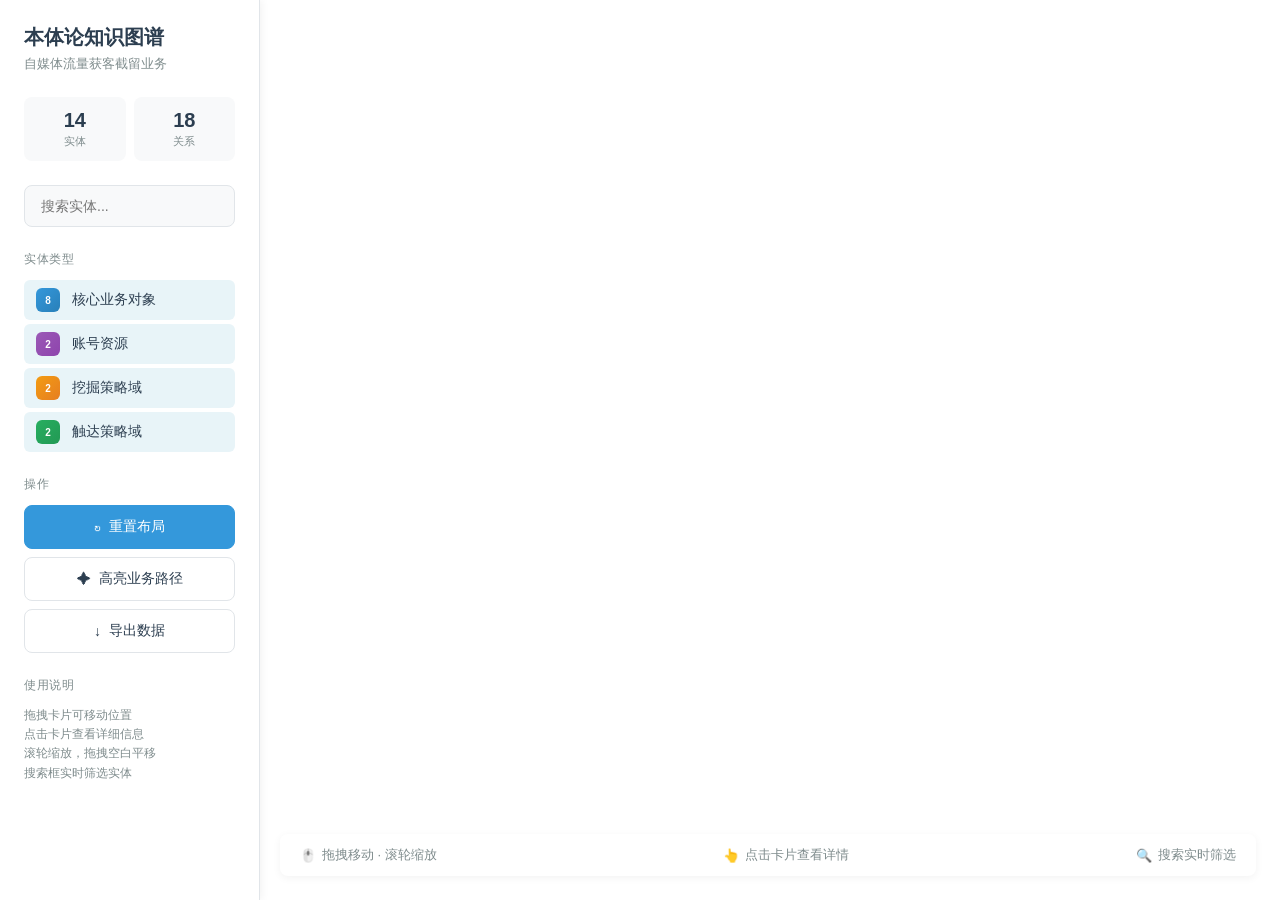
==== docs/ontology/知识图谱可视化.html @ 6526b665 "重新设计知识图谱：浅色卡片风格，更美观的视觉呈现" ====
<!DOCTYPE html>
<html lang="zh-CN">
<head>
    <meta charset="UTF-8">
    <meta name="viewport" content="width=device-width, initial-scale=1.0">
    <title>本体论 · 自媒体流量获客截留业务 · 知识图谱</title>
    <script src="https://d3js.org/d3.v7.min.js"></script>
    <style>
        * {
            margin: 0;
            padding: 0;
            box-sizing: border-box;
        }
        
        body {
            font-family: -apple-system, BlinkMacSystemFont, 'Segoe UI', 'PingFang SC', 'Microsoft YaHei', sans-serif;
            background: linear-gradient(135deg, #f5f7fa 0%, #e4e8ec 100%);
            color: #2c3e50;
            overflow: hidden;
        }
        
        /* 左侧工具栏 */
        .sidebar {
            position: fixed;
            left: 0;
            top: 0;
            width: 260px;
            height: 100vh;
            background: #ffffff;
            border-right: 1px solid #e1e5e9;
            padding: 24px;
            overflow-y: auto;
            z-index: 100;
            box-shadow: 2px 0 8px rgba(0,0,0,0.05);
        }
        
        .sidebar h1 {
            font-size: 20px;
            color: #2c3e50;
            margin-bottom: 4px;
            font-weight: 600;
        }
        
        .sidebar .subtitle {
            font-size: 13px;
            color: #7f8c8d;
            margin-bottom: 24px;
        }
        
        /* 搜索框 */
        .search-box {
            margin-bottom: 24px;
        }
        
        .search-box input {
            width: 100%;
            padding: 12px 16px;
            border: 1px solid #e1e5e9;
            border-radius: 8px;
            background: #f8f9fa;
            color: #2c3e50;
            font-size: 14px;
            transition: all 0.3s;
        }
        
        .search-box input:focus {
            outline: none;
            border-color: #3498db;
            background: #ffffff;
            box-shadow: 0 0 0 3px rgba(52,152,219,0.1);
        }
        
        /* 分组 */
        .section {
            margin-bottom: 24px;
        }
        
        .section h3 {
            font-size: 12px;
            color: #7f8c8d;
            text-transform: uppercase;
            letter-spacing: 0.5px;
            margin-bottom: 12px;
            font-weight: 500;
        }
        
        /* 实体类型筛选 */
        .filter-item {
            display: flex;
            align-items: center;
            padding: 8px 12px;
            margin-bottom: 4px;
            border-radius: 6px;
            cursor: pointer;
            transition: all 0.2s;
        }
        
        .filter-item:hover {
            background: #f8f9fa;
        }
        
        .filter-item.active {
            background: #e8f4f8;
        }
        
        .filter-color {
            width: 24px;
            height: 24px;
            border-radius: 6px;
            margin-right: 12px;
            display: flex;
            align-items: center;
            justify-content: center;
            font-size: 10px;
            color: #fff;
            font-weight: 600;
        }
        
        .filter-item label {
            font-size: 14px;
            color: #2c3e50;
            cursor: pointer;
        }
        
        .filter-item .count {
            margin-left: auto;
            font-size: 12px;
            color: #7f8c8d;
            background: #f0f0f0;
            padding: 2px 8px;
            border-radius: 10px;
        }
        
        /* 操作按钮 */
        .action-btn {
            width: 100%;
            padding: 12px 16px;
            margin-bottom: 8px;
            border: 1px solid #e1e5e9;
            border-radius: 8px;
            background: #ffffff;
            color: #2c3e50;
            font-size: 14px;
            cursor: pointer;
            transition: all 0.2s;
            display: flex;
            align-items: center;
            justify-content: center;
            gap: 8px;
        }
        
        .action-btn:hover {
            background: #3498db;
            border-color: #3498db;
            color: #ffffff;
            transform: translateY(-1px);
        }
        
        .action-btn.primary {
            background: #3498db;
            border-color: #3498db;
            color: #ffffff;
        }
        
        .action-btn.primary:hover {
            background: #2980b9;
        }
        
        /* 节点详情面板 */
        .node-detail {
            position: fixed;
            right: 24px;
            top: 24px;
            width: 380px;
            max-height: calc(100vh - 48px);
            background: #ffffff;
            border: 1px solid #e1e5e9;
            border-radius: 12px;
            padding: 24px;
            z-index: 100;
            display: none;
            overflow-y: auto;
            box-shadow: 0 4px 20px rgba(0,0,0,0.1);
        }
        
        .node-detail.active {
            display: block;
        }
        
        .node-detail-header {
            display: flex;
            align-items: center;
            margin-bottom: 20px;
        }
        
        .node-detail-icon {
            width: 48px;
            height: 48px;
            border-radius: 12px;
            display: flex;
            align-items: center;
            justify-content: center;
            margin-right: 16px;
            font-size: 20px;
        }
        
        .node-detail h2 {
            font-size: 18px;
            color: #2c3e50;
            font-weight: 600;
            margin-bottom: 4px;
        }
        
        .node-detail .type-tag {
            font-size: 12px;
            color: #7f8c8d;
            padding: 4px 12px;
            background: #f0f0f0;
            border-radius: 12px;
        }
        
        .node-detail .close-btn {
            position: absolute;
            top: 20px;
            right: 20px;
            background: none;
            border: none;
            color: #7f8c8d;
            font-size: 24px;
            cursor: pointer;
            width: 32px;
            height: 32px;
            border-radius: 8px;
            display: flex;
            align-items: center;
            justify-content: center;
            transition: all 0.2s;
        }
        
        .node-detail .close-btn:hover {
            background: #f0f0f0;
            color: #e74c3c;
        }
        
        .node-detail .property-group {
            margin-bottom: 16px;
        }
        
        .node-detail .property-label {
            font-size: 11px;
            color: #7f8c8d;
            text-transform: uppercase;
            letter-spacing: 0.5px;
            margin-bottom: 6px;
        }
        
        .node-detail .property-value {
            font-size: 14px;
            color: #2c3e50;
            padding: 10px 14px;
            background: #f8f9fa;
            border-radius: 8px;
            line-height: 1.5;
        }
        
        .node-detail .relations-section {
            margin-top: 24px;
            padding-top: 20px;
            border-top: 1px solid #e1e5e9;
        }
        
        .node-detail .relations-section h3 {
            font-size: 14px;
            color: #2c3e50;
            font-weight: 600;
            margin-bottom: 12px;
        }
        
        .node-detail .relation-item {
            display: flex;
            align-items: center;
            padding: 10px 14px;
            background: #f8f9fa;
            border-radius: 8px;
            margin-bottom: 6px;
            cursor: pointer;
            transition: all 0.2s;
        }
        
        .node-detail .relation-item:hover {
            background: #3498db;
            color: #ffffff;
        }
        
        .node-detail .relation-arrow {
            margin-right: 8px;
            font-size: 12px;
        }
        
        /* 主可视化区域 */
        .visualization {
            position: fixed;
            left: 260px;
            top: 0;
            right: 0;
            bottom: 0;
            background: transparent;
        }
        
        /* SVG 背景网格 */
        .grid-line {
            stroke: #e1e5e9;
            stroke-width: 0.5;
            stroke-opacity: 0.3;
        }
        
        /* 卡片节点样式 */
        .node-card {
            cursor: pointer;
            transition: all 0.3s;
        }
        
        .node-card:hover {
            filter: drop-shadow(0 4px 12px rgba(0,0,0,0.15));
            transform: scale(1.05);
        }
        
        /* 连线样式 */
        .link {
            fill: none;
            stroke: #95a5a6;
            stroke-width: 1.5;
            stroke-opacity: 0.4;
            transition: all 0.3s;
        }
        
        .link:hover {
            stroke: #3498db;
            stroke-width: 2.5;
            stroke-opacity: 1;
        }
        
        .link-label {
            font-size: 11px;
            fill: #7f8c8d;
            pointer-events: none;
            background: #ffffff;
            padding: 2px 6px;
            border-radius: 4px;
        }
        
        /* 底部提示 */
        .tip-bar {
            position: fixed;
            bottom: 24px;
            left: 280px;
            right: 24px;
            background: #ffffff;
            padding: 12px 20px;
            border-radius: 8px;
            display: flex;
            justify-content: space-between;
            align-items: center;
            font-size: 13px;
            color: #7f8c8d;
            box-shadow: 0 2px 8px rgba(0,0,0,0.05);
        }
        
        .tip-bar .tip-item {
            display: flex;
            align-items: center;
            gap: 6px;
        }
        
        /* 统计卡片 */
        .stats-grid {
            display: grid;
            grid-template-columns: repeat(2, 1fr);
            gap: 8px;
            margin-bottom: 24px;
        }
        
        .stat-card {
            background: #f8f9fa;
            padding: 12px;
            border-radius: 8px;
            text-align: center;
        }
        
        .stat-card .stat-number {
            font-size: 20px;
            font-weight: 600;
            color: #2c3e50;
        }
        
        .stat-card .stat-label {
            font-size: 11px;
            color: #7f8c8d;
            margin-top: 2px;
        }
        
        /* 颜色方案 */
        .color-core { background: linear-gradient(135deg, #3498db 0%, #2980b9 100%); }
        .color-resource { background: linear-gradient(135deg, #9b59b6 0%, #8e44ad 100%); }
        .color-dig { background: linear-gradient(135deg, #f39c12 0%, #e67e22 100%); }
        .color-touch { background: linear-gradient(135deg, #27ae60 0%, #229954 100%); }
    </style>
</head>
<body>
    <!-- 左侧工具栏 -->
    <div class="sidebar">
        <h1>本体论知识图谱</h1>
        <p class="subtitle">自媒体流量获客截留业务</p>
        
        <!-- 统计 -->
        <div class="stats-grid">
            <div class="stat-card">
                <div class="stat-number" id="totalNodes">14</div>
                <div class="stat-label">实体</div>
            </div>
            <div class="stat-card">
                <div class="stat-number" id="totalLinks">18</div>
                <div class="stat-label">关系</div>
            </div>
        </div>
        
        <!-- 搜索 -->
        <div class="search-box">
            <input type="text" id="searchInput" placeholder="搜索实体..." />
        </div>
        
        <!-- 实体类型筛选 -->
        <div class="section">
            <h3>实体类型</h3>
            <div class="filter-item active" data-type="core">
                <div class="filter-color color-core">8</div>
                <label>核心业务对象</label>
            </div>
            <div class="filter-item active" data-type="resource">
                <div class="filter-color color-resource">2</div>
                <label>账号资源</label>
            </div>
            <div class="filter-item active" data-type="dig">
                <div class="filter-color color-dig">2</div>
                <label>挖掘策略域</label>
            </div>
            <div class="filter-item active" data-type="touch">
                <div class="filter-color color-touch">2</div>
                <label>触达策略域</label>
            </div>
        </div>
        
        <!-- 操作 -->
        <div class="section">
            <h3>操作</h3>
            <button class="action-btn primary" onclick="resetView()">
                <span>↻</span> 重置布局
            </button>
            <button class="action-btn" onclick="highlightPath()">
                <span>✦</span> 高亮业务路径
            </button>
            <button class="action-btn" onclick="exportData()">
                <span>↓</span> 导出数据
            </button>
        </div>
        
        <!-- 说明 -->
        <div class="section">
            <h3>使用说明</h3>
            <p style="font-size: 12px; color: #7f8c8d; line-height: 1.6;">
                拖拽卡片可移动位置<br/>
                点击卡片查看详细信息<br/>
                滚轮缩放，拖拽空白平移<br/>
                搜索框实时筛选实体
            </p>
        </div>
    </div>
    
    <!-- 节点详情面板 -->
    <div class="node-detail" id="nodeDetail">
        <button class="close-btn" onclick="closeDetail()">×</button>
        <div class="node-detail-header">
            <div class="node-detail-icon" id="detailIcon"></div>
            <div>
                <h2 id="detailTitle">节点名称</h2>
                <div class="type-tag" id="detailType">类型</div>
            </div>
        </div>
        <div id="detailContent"></div>
    </div>
    
    <!-- 主可视化区域 -->
    <div class="visualization" id="visualization"></div>
    
    <!-- 底部提示 -->
    <div class="tip-bar">
        <div class="tip-item">
            <span>🖱️</span> 拖拽移动 · 滚轮缩放
        </div>
        <div class="tip-item">
            <span>👆</span> 点击卡片查看详情
        </div>
        <div class="tip-item">
            <span>🔍</span> 搜索实时筛选
        </div>
    </div>
    
    <script>
        // 实体数据
        const nodes = [
            // 核心业务对象
            { id: "kol", name: "KOL", type: "core", description: "流量源头", icon: "📢", properties: { 定义: "意见领袖，拥有粉丝和影响力", 作用: "流量来源，帖子的发布者", 负责: "大娃Agent" } },
            { id: "post", name: "帖子", type: "core", description: "内容载体", icon: "📝", properties: { 定义: "KOL发布的内容", 作用: "承载评论，发现用户的入口", 负责: "大娃Agent" } },
            { id: "comment_act", name: "评论行为", type: "core", description: "消费行为", icon: "💬", properties: { 定义: "用户对帖子的评论行为", 包含: "谁、何时、对哪个帖子", 负责: "大娃Agent" } },
            { id: "comment_content", name: "评论内容", type: "core", description: "行为结果", icon: "📄", properties: { 定义: "评论的具体内容", 属性: "意图评分、意图状态、语义标签", 作用: "分析用户意图的基础", 负责: "大娃Agent" } },
            { id: "collect_user", name: "采集用户", type: "core", description: "大娃负责", icon: "👤", properties: { 状态: "待清洗 → 待分配 → 已验证 → 待人工 → 已过滤", 属性: "契合度", 负责Agent: "大娃", 阶段: "挖掘域" } },
            { id: "touch_user", name: "触达用户", type: "core", description: "二娃负责", icon: "🎯", properties: { 状态: "已分配 → 已触达 → 已转化 → 已关闭", 属性: "信任度、归因", 负责Agent: "二娃", 阶段: "触达域" } },
            { id: "traffic", name: "流量", type: "core", description: "业务结果", icon: "📈", properties: { 定义: "最终业务目标", 作用: "获客转化的结果" } },
            { id: "verify_strategy", name: "验证策略", type: "core", description: "自动验证", icon: "✓", properties: { 定义: "verify_users.py", 作用: "验证用户真实性", 方式: "浏览器访问主页评估活跃度", 负责: "大娃Agent" } },
            
            // 账号资源
            { id: "account_matrix", name: "自媒体账号矩阵", type: "resource", description: "账号资源", icon: "📱", properties: { 定义: "具体的社媒账号资源", 用途: "触达时使用的账号", 包含: "小红书账号、抖音账号等" } },
            { id: "ip_matrix", name: "IP矩阵", type: "resource", description: "网络IP", icon: "🌐", properties: { 定义: "网络IP资源", 用途: "触达时绑定的IP", 作用: "防止账号被封" } },
            
            // 挖掘策略域
            { id: "dig_strategy", name: "挖掘策略", type: "dig", description: "统一策略", icon: "⛏", properties: { 定义: "发现目标的顶层策略", 包含: "采集、清洗、加工（现阶段统一）", 输出: "结构化输出", 负责: "大娃Agent" } },
            { id: "struct_output", name: "结构化输出", type: "dig", description: "能力+结果", icon: "📊", properties: { 定义: "挖掘策略的输出", 形态: "用户画像、数据产品", 作用: "数据产品化" } },
            
            // 触达策略域
            { id: "touch_strategy", name: "触达策略（剧本）", type: "touch", description: "触达方式", icon: "🎬", properties: { 定义: "触达用户的策略方式", 包含: "账号绑定、IP绑定、话术、时机、行为方式、人设", MVP阶段: "与剧本合一", 负责: "二娃Agent" } },
            { id: "touch_record", name: "触达记录", type: "touch", description: "执行记录", icon: "📋", properties: { 定义: "每次触达动作", 包含: "触达用户ID、执行账号、执行时间、话术内容", 属性: "效果（是否回复、是否转化）", 负责: "二娃Agent" } }
        ];
        
        // 关系数据
        const links = [
            { source: "kol", target: "post", label: "拥有", type: "core" },
            { source: "post", target: "comment_act", label: "承载", type: "core" },
            { source: "comment_act", target: "comment_content", label: "产生", type: "core" },
            { source: "comment_content", target: "collect_user", label: "意图分类", type: "dig" },
            { source: "dig_strategy", target: "post", label: "爬取", type: "dig" },
            { source: "dig_strategy", target: "collect_user", label: "发现", type: "dig" },
            { source: "dig_strategy", target: "struct_output", label: "输出", type: "dig" },
            { source: "collect_user", target: "verify_strategy", label: "验证", type: "core" },
            { source: "collect_user", target: "touch_user", label: "转化为", type: "transform" },
            { source: "touch_strategy", target: "account_matrix", label: "绑定", type: "resource" },
            { source: "touch_strategy", target: "ip_matrix", label: "绑定", type: "resource" },
            { source: "touch_strategy", target: "touch_user", label: "执行", type: "touch" },
            { source: "touch_user", target: "touch_record", label: "产生", type: "touch" },
            { source: "touch_user", target: "traffic", label: "转化", type: "touch" },
            { source: "touch_user", target: "kol", label: "归因", type: "attribute" }
        ];
        
        // 颜色映射
        const colorMap = {
            core: { bg: "#3498db", text: "#ffffff" },
            resource: { bg: "#9b59b6", text: "#ffffff" },
            dig: { bg: "#f39c12", text: "#ffffff" },
            touch: { bg: "#27ae60", text: "#ffffff" }
        };
        
        // 初始化SVG
        const width = window.innerWidth - 260;
        const height = window.innerHeight - 60;
        
        const svg = d3.select("#visualization")
            .append("svg")
            .attr("width", width)
            .attr("height", height);
        
        // 绘制背景网格
        const gridGroup = svg.append("g").attr("class", "grid");
        
        // 垂直线
        for (let x = 0; x < width; x += 50) {
            gridGroup.append("line")
                .attr("x1", x).attr("y1", 0)
                .attr("x2", x).attr("y2", height)
                .attr("class", "grid-line");
        }
        
        // 水平线
        for (let y = 0; y < height; y += 50) {
            gridGroup.append("line")
                .attr("x1", 0).attr("y1", y)
                .attr("x2", width).attr("y2", y)
                .attr("class", "grid-line");
        }
        
        // 缩放功能
        const zoom = d3.zoom()
            .scaleExtent([0.3, 2])
            .on("zoom", (event) => {
                mainGroup.attr("transform", event.transform);
            });
        
        svg.call(zoom);
        
        const mainGroup = svg.append("g");
        
        // 创建力导向图
        const simulation = d3.forceSimulation(nodes)
            .force("link", d3.forceLink(links).id(d => d.id).distance(180))
            .force("charge", d3.forceManyBody().strength(-500))
            .force("center", d3.forceCenter(width / 2, height / 2))
            .force("collision", d3.forceCollide().radius(80))
            .on("tick", ticked);
        
        // 边界约束
        simulation.on("tick", () => {
            nodes.forEach(d => {
                d.x = Math.max(80, Math.min(width - 80, d.x));
                d.y = Math.max(80, Math.min(height - 80, d.y));
            });
            ticked();
        });
        
        // 绘制连线
        const link = mainGroup.append("g")
            .selectAll("path")
            .data(links)
            .enter()
            .append("path")
            .attr("class", "link")
            .attr("id", d => `link-${d.source.id}-${d.target.id}`);
        
        // 绘制连线标签
        const linkLabel = mainGroup.append("g")
            .selectAll("text")
            .data(links)
            .enter()
            .append("text")
            .attr("class", "link-label")
            .attr("text-anchor", "middle")
            .attr("dy", -4)
            .text(d => d.label);
        
        // 绘制卡片节点
        const node = mainGroup.append("g")
            .selectAll("g")
            .data(nodes)
            .enter()
            .append("g")
            .attr("class", "node-card")
            .attr("id", d => `node-${d.id}`)
            .call(d3.drag()
                .on("start", dragStarted)
                .on("drag", dragged)
                .on("end", dragEnded))
            .on("click", showDetail);
        
        // 卡片背景（圆角矩形）
        node.append("rect")
            .attr("width", 120)
            .attr("height", 70)
            .attr("rx", 12)
            .attr("ry", 12)
            .attr("x", -60)
            .attr("y", -35)
            .attr("fill", "#ffffff")
            .attr("stroke", d => colorMap[d.type].bg)
            .attr("stroke-width", 2)
            .style("filter", "drop-shadow(0 2px 4px rgba(0,0,0,0.08))");
        
        // 卡片顶部颜色条
        node.append("rect")
            .attr("width", 120)
            .attr("height", 24)
            .attr("rx", 12)
            .attr("ry", 12)
            .attr("x", -60)
            .attr("y", -35)
            .attr("fill", d => colorMap[d.type].bg)
            .attr("clip-path", "inset(0 0 12px 0)");
        
        // 图标
        node.append("text")
            .attr("x", -60)
            .attr("y", -22)
            .attr("text-anchor", "start")
            .attr("fill", "#ffffff")
            .attr("font-size", "12px")
            .text(d => d.icon);
        
        // 实体名称
        node.append("text")
            .attr("x", 0)
            .attr("y", 0)
            .attr("text-anchor", "middle")
            .attr("fill", "#2c3e50")
            .attr("font-size", "14px")
            .attr("font-weight", "600")
            .text(d => d.name);
        
        // 描述标签
        node.append("text")
            .attr("x", 0)
            .attr("y", 18)
            .attr("text-anchor", "middle")
            .attr("fill", "#7f8c8d")
            .attr("font-size", "11px")
            .text(d => d.description);
        
        // 更新位置函数
        function ticked() {
            link.attr("d", d => {
                const dx = d.target.x - d.source.x;
                const dy = d.target.y - d.source.y;
                return `M${d.source.x},${d.source.y}L${d.target.x},${d.target.y}`;
            });
            
            linkLabel
                .attr("x", d => (d.source.x + d.target.x) / 2)
                .attr("y", d => (d.source.y + d.target.y) / 2);
            
            node.attr("transform", d => `translate(${d.x},${d.y})`);
        }
        
        // 拖拽函数
        function dragStarted(event, d) {
            if (!event.active) simulation.alphaTarget(0.3).restart();
            d.fx = d.x;
            d.fy = d.y;
        }
        
        function dragged(event, d) {
            d.fx = event.x;
            d.fy = event.y;
        }
        
        function dragEnded(event, d) {
            if (!event.active) simulation.alphaTarget(0);
            d.fx = null;
            d.fy = null;
        }
        
        // 显示节点详情
        function showDetail(event, d) {
            event.stopPropagation();
            
            const detail = document.getElementById("nodeDetail");
            const icon = document.getElementById("detailIcon");
            const title = document.getElementById("detailTitle");
            const type = document.getElementById("detailType");
            const content = document.getElementById("detailContent");
            
            icon.textContent = d.icon;
            icon.className = `node-detail-icon color-${d.type}`;
            title.textContent = d.name;
            type.textContent = d.description;
            
            let html = '';
            
            if (d.properties) {
                for (const [key, value] of Object.entries(d.properties)) {
                    html += `
                        <div class="property-group">
                            <div class="property-label">${key}</div>
                            <div class="property-value">${value}</div>
                        </div>
                    `;
                }
            }
            
            // 显示关系
            const relations = links.filter(l => l.source.id === d.id || l.target.id === d.id);
            if (relations.length > 0) {
                html += `
                    <div class="relations-section">
                        <h3>相关关系 (${relations.length})</h3>
                `;
                
                relations.forEach(r => {
                    const targetName = r.source.id === d.id ? r.target.name : r.source.name;
                    const arrow = r.source.id === d.id ? "→" : "←";
                    html += `
                        <div class="relation-item" onclick="highlightNode('${r.source.id === d.id ? r.target.id : r.source.id}')">
                            <span class="relation-arrow">${arrow}</span>
                            <span>${r.label} ${targetName}</span>
                        </div>
                    `;
                });
                
                html += "</div>";
            }
            
            content.innerHTML = html;
            detail.classList.add("active");
            
            // 高亮当前节点
            highlightNode(d.id);
        }
        
        // 关闭详情
        function closeDetail() {
            document.getElementById("nodeDetail").classList.remove("active");
            resetHighlight();
        }
        
        // 高亮节点
        function highlightNode(nodeId) {
            d3.selectAll(".node-card rect")
                .attr("stroke-width", d => d.id === nodeId ? 4 : 2)
                .attr("filter", d => d.id === nodeId ? "drop-shadow(0 4px 12px rgba(0,0,0,0.2))" : "drop-shadow(0 2px 4px rgba(0,0,0,0.08))");
            
            d3.selectAll(".link")
                .attr("stroke-width", d => (d.source.id === nodeId || d.target.id === nodeId) ? 3 : 1.5)
                .attr("stroke-opacity", d => (d.source.id === nodeId || d.target.id === nodeId) ? 1 : 0.4)
                .attr("stroke", d => (d.source.id === nodeId || d.target.id === nodeId) ? "#3498db" : "#95a5a6");
        }
        
        // 重置高亮
        function resetHighlight() {
            d3.selectAll(".node-card rect")
                .attr("stroke-width", 2)
                .attr("filter", "drop-shadow(0 2px 4px rgba(0,0,0,0.08))");
            
            d3.selectAll(".link")
                .attr("stroke-width", 1.5)
                .attr("stroke-opacity", 0.4)
                .attr("stroke", "#95a5a6");
        }
        
        // 重置视图
        function resetView() {
            svg.transition()
                .duration(500)
                .call(zoom.transform, d3.zoomIdentity);
            
            simulation.alpha(1).restart();
            closeDetail();
        }
        
        // 高亮路径
        function highlightPath() {
            const pathNodes = ["kol", "post", "comment_act", "comment_content", "collect_user", "touch_user", "traffic"];
            
            d3.selectAll(".node-card rect")
                .attr("stroke-width", d => pathNodes.includes(d.id) ? 4 : 1)
                .attr("filter", d => pathNodes.includes(d.id) ? "drop-shadow(0 4px 16px rgba(52,152,219,0.3))" : "drop-shadow(0 1px 2px rgba(0,0,0,0.04))")
                .attr("stroke", d => pathNodes.includes(d.id) ? "#3498db" : "#bdc3c7");
            
            d3.selectAll(".link")
                .attr("stroke-width", d => (pathNodes.includes(d.source.id) && pathNodes.includes(d.target.id)) ? 3 : 0.5)
                .attr("stroke-opacity", d => (pathNodes.includes(d.source.id) && pathNodes.includes(d.target.id)) ? 1 : 0.2)
                .attr("stroke", d => (pathNodes.includes(d.source.id) && pathNodes.includes(d.target.id)) ? "#3498db" : "#bdc3c7");
        }
        
        // 导出数据
        function exportData() {
            const data = {
                nodes: nodes,
                links: links.map(l => ({
                    source: l.source.id || l.source,
                    target: l.target.id || l.target,
                    label: l.label,
                    type: l.type
                }))
            };
            
            const blob = new Blob([JSON.stringify(data, null, 2)], { type: "application/json" });
            const url = URL.createObjectURL(blob);
            const a = document.createElement("a");
            a.href = url;
            a.download = "本体论-知识图谱数据.json";
            a.click();
            URL.revokeObjectURL(url);
        }
        
        // 搜索功能
        document.getElementById("searchInput").addEventListener("input", function(e) {
            const searchTerm = e.target.value.toLowerCase();
            
            d3.selectAll(".node-card")
                .attr("opacity", d => d.name.toLowerCase().includes(searchTerm) || searchTerm === "" ? 1 : 0.3);
            
            d3.selectAll(".link")
                .attr("stroke-opacity", d => {
                    const sourceMatch = d.source.name.toLowerCase().includes(searchTerm);
                    const targetMatch = d.target.name.toLowerCase().includes(searchTerm);
                    return (sourceMatch || targetMatch || searchTerm === "") ? 0.4 : 0.1;
                });
        });
        
        // 类型筛选
        document.querySelectorAll(".filter-item").forEach(item => {
            item.addEventListener("click", function() {
                this.classList.toggle("active");
                
                const activeTypes = [];
                document.querySelectorAll(".filter-item.active").forEach(active => {
                    activeTypes.push(active.dataset.type);
                });
                
                d3.selectAll(".node-card")
                    .attr("opacity", d => activeTypes.includes(d.type) ? 1 : 0.3);
                
                d3.selectAll(".link")
                    .attr("stroke-opacity", d => {
                        const sourceActive = activeTypes.includes(d.source.type);
                        const targetActive = activeTypes.includes(d.target.type);
                        return (sourceActive && targetActive) ? 0.4 : 0.1;
                    });
            });
        });
        
        // 点击空白关闭详情
        svg.on("click", function(event) {
            if (event.target === this || event.target.classList.contains("grid-line")) {
                closeDetail();
            }
        });
    </script>
</body>
</html>
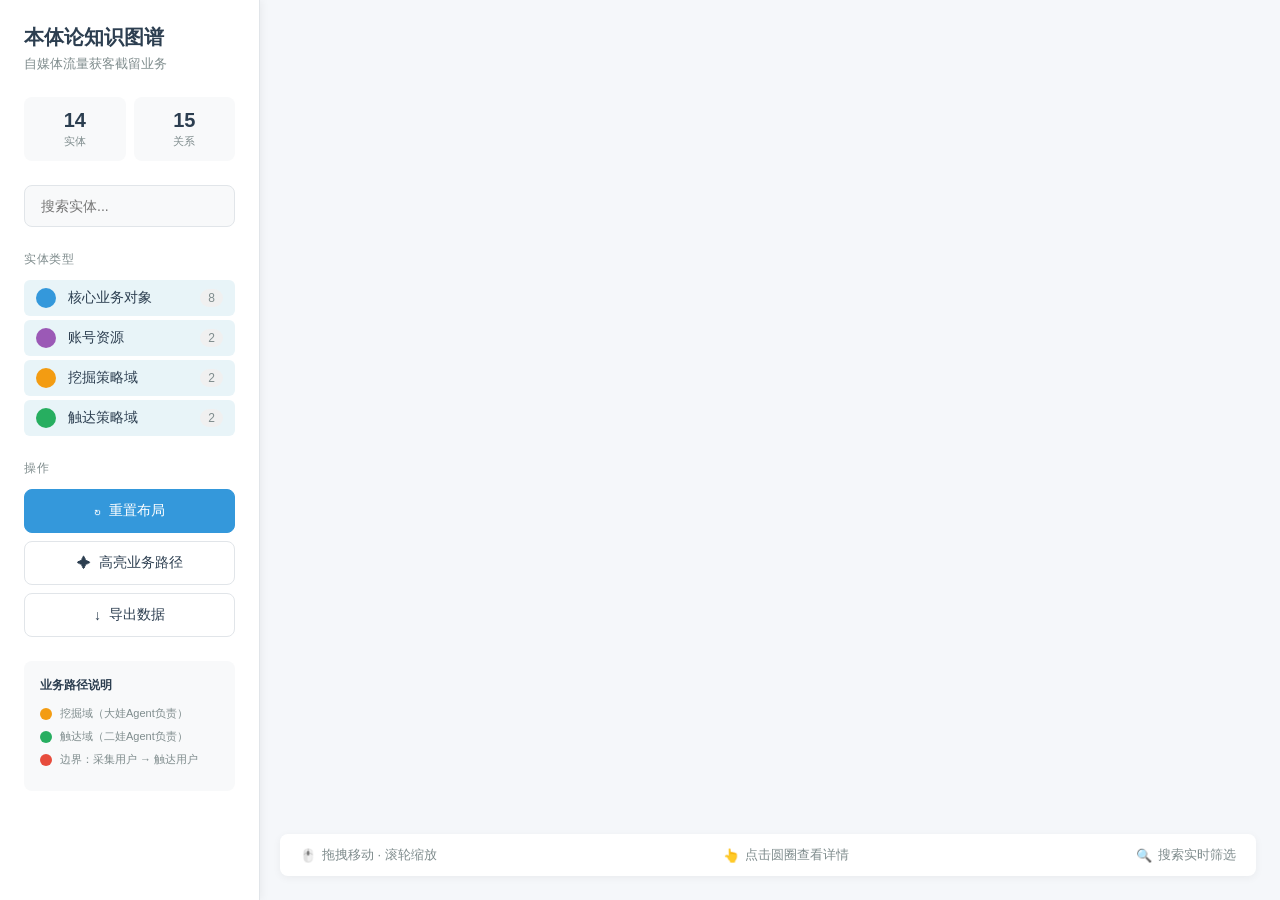
==== commit 930b27f9: "优化知识图谱：圆形节点+曲线连线+平滑hover效果" ====
--- a/docs/ontology/知识图谱可视化.html
+++ b/docs/ontology/知识图谱可视化.html
@@ -14,7 +14,7 @@
         
         body {
             font-family: -apple-system, BlinkMacSystemFont, 'Segoe UI', 'PingFang SC', 'Microsoft YaHei', sans-serif;
-            background: linear-gradient(135deg, #f5f7fa 0%, #e4e8ec 100%);
+            background: #f5f7fa;
             color: #2c3e50;
             overflow: hidden;
         }
@@ -92,7 +92,7 @@
             margin-bottom: 4px;
             border-radius: 6px;
             cursor: pointer;
-            transition: all 0.2s;
+            transition: background 0.2s;
         }
         
         .filter-item:hover {
@@ -104,16 +104,10 @@
         }
         
         .filter-color {
-            width: 24px;
-            height: 24px;
-            border-radius: 6px;
+            width: 20px;
+            height: 20px;
+            border-radius: 50%;
             margin-right: 12px;
-            display: flex;
-            align-items: center;
-            justify-content: center;
-            font-size: 10px;
-            color: #fff;
-            font-weight: 600;
         }
         
         .filter-item label {
@@ -153,7 +147,6 @@
             background: #3498db;
             border-color: #3498db;
             color: #ffffff;
-            transform: translateY(-1px);
         }
         
         .action-btn.primary {
@@ -196,12 +189,13 @@
         .node-detail-icon {
             width: 48px;
             height: 48px;
-            border-radius: 12px;
+            border-radius: 50%;
             display: flex;
             align-items: center;
             justify-content: center;
             margin-right: 16px;
             font-size: 20px;
+            color: #fff;
         }
         
         .node-detail h2 {
@@ -304,49 +298,47 @@
             top: 0;
             right: 0;
             bottom: 0;
-            background: transparent;
-        }
-        
-        /* SVG 背景网格 */
-        .grid-line {
-            stroke: #e1e5e9;
-            stroke-width: 0.5;
-            stroke-opacity: 0.3;
-        }
-        
-        /* 卡片节点样式 */
-        .node-card {
+        }
+        
+        /* 圆形节点样式 */
+        .node-circle {
             cursor: pointer;
-            transition: all 0.3s;
-        }
-        
-        .node-card:hover {
-            filter: drop-shadow(0 4px 12px rgba(0,0,0,0.15));
-            transform: scale(1.05);
         }
         
         /* 连线样式 */
         .link {
             fill: none;
             stroke: #95a5a6;
-            stroke-width: 1.5;
-            stroke-opacity: 0.4;
-            transition: all 0.3s;
-        }
-        
-        .link:hover {
+            stroke-width: 2;
+            stroke-opacity: 0.6;
+        }
+        
+        .link.highlighted {
             stroke: #3498db;
-            stroke-width: 2.5;
+            stroke-width: 3;
             stroke-opacity: 1;
+        }
+        
+        /* 连线标签背景 */
+        .link-label-bg {
+            fill: #ffffff;
+            stroke: #e1e5e9;
+            stroke-width: 1;
         }
         
         .link-label {
             font-size: 11px;
-            fill: #7f8c8d;
+            fill: #5a6c7d;
             pointer-events: none;
-            background: #ffffff;
-            padding: 2px 6px;
-            border-radius: 4px;
+        }
+        
+        /* 节点圆形 */
+        .node-bg {
+            transition: stroke-width 0.2s, stroke 0.2s;
+        }
+        
+        .node-bg:hover {
+            stroke-width: 4;
         }
         
         /* 底部提示 */
@@ -400,10 +392,39 @@
         }
         
         /* 颜色方案 */
-        .color-core { background: linear-gradient(135deg, #3498db 0%, #2980b9 100%); }
-        .color-resource { background: linear-gradient(135deg, #9b59b6 0%, #8e44ad 100%); }
-        .color-dig { background: linear-gradient(135deg, #f39c12 0%, #e67e22 100%); }
-        .color-touch { background: linear-gradient(135deg, #27ae60 0%, #229954 100%); }
+        .color-core { background: #3498db; }
+        .color-resource { background: #9b59b6; }
+        .color-dig { background: #f39c12; }
+        .color-touch { background: #27ae60; }
+        
+        /* 说明 */
+        .legend {
+            margin-top: 24px;
+            padding: 16px;
+            background: #f8f9fa;
+            border-radius: 8px;
+        }
+        
+        .legend h4 {
+            font-size: 12px;
+            color: #2c3e50;
+            margin-bottom: 12px;
+        }
+        
+        .legend-item {
+            display: flex;
+            align-items: center;
+            margin-bottom: 8px;
+            font-size: 11px;
+            color: #7f8c8d;
+        }
+        
+        .legend-dot {
+            width: 12px;
+            height: 12px;
+            border-radius: 50%;
+            margin-right: 8px;
+        }
     </style>
 </head>
 <body>
@@ -415,11 +436,11 @@
         <!-- 统计 -->
         <div class="stats-grid">
             <div class="stat-card">
-                <div class="stat-number" id="totalNodes">14</div>
+                <div class="stat-number">14</div>
                 <div class="stat-label">实体</div>
             </div>
             <div class="stat-card">
-                <div class="stat-number" id="totalLinks">18</div>
+                <div class="stat-number">15</div>
                 <div class="stat-label">关系</div>
             </div>
         </div>
@@ -433,20 +454,24 @@
         <div class="section">
             <h3>实体类型</h3>
             <div class="filter-item active" data-type="core">
-                <div class="filter-color color-core">8</div>
+                <div class="filter-color color-core"></div>
                 <label>核心业务对象</label>
+                <span class="count">8</span>
             </div>
             <div class="filter-item active" data-type="resource">
-                <div class="filter-color color-resource">2</div>
+                <div class="filter-color color-resource"></div>
                 <label>账号资源</label>
+                <span class="count">2</span>
             </div>
             <div class="filter-item active" data-type="dig">
-                <div class="filter-color color-dig">2</div>
+                <div class="filter-color color-dig"></div>
                 <label>挖掘策略域</label>
+                <span class="count">2</span>
             </div>
             <div class="filter-item active" data-type="touch">
-                <div class="filter-color color-touch">2</div>
+                <div class="filter-color color-touch"></div>
                 <label>触达策略域</label>
+                <span class="count">2</span>
             </div>
         </div>
         
@@ -465,14 +490,20 @@
         </div>
         
         <!-- 说明 -->
-        <div class="section">
-            <h3>使用说明</h3>
-            <p style="font-size: 12px; color: #7f8c8d; line-height: 1.6;">
-                拖拽卡片可移动位置<br/>
-                点击卡片查看详细信息<br/>
-                滚轮缩放，拖拽空白平移<br/>
-                搜索框实时筛选实体
-            </p>
+        <div class="legend">
+            <h4>业务路径说明</h4>
+            <div class="legend-item">
+                <div class="legend-dot color-dig"></div>
+                <span>挖掘域（大娃Agent负责）</span>
+            </div>
+            <div class="legend-item">
+                <div class="legend-dot color-touch"></div>
+                <span>触达域（二娃Agent负责）</span>
+            </div>
+            <div class="legend-item">
+                <div class="legend-dot" style="background: #e74c3c;"></div>
+                <span>边界：采集用户 → 触达用户</span>
+            </div>
         </div>
     </div>
     
@@ -498,7 +529,7 @@
             <span>🖱️</span> 拖拽移动 · 滚轮缩放
         </div>
         <div class="tip-item">
-            <span>👆</span> 点击卡片查看详情
+            <span>👆</span> 点击圆圈查看详情
         </div>
         <div class="tip-item">
             <span>🔍</span> 搜索实时筛选
@@ -552,10 +583,10 @@
         
         // 颜色映射
         const colorMap = {
-            core: { bg: "#3498db", text: "#ffffff" },
-            resource: { bg: "#9b59b6", text: "#ffffff" },
-            dig: { bg: "#f39c12", text: "#ffffff" },
-            touch: { bg: "#27ae60", text: "#ffffff" }
+            core: "#3498db",
+            resource: "#9b59b6",
+            dig: "#f39c12",
+            touch: "#27ae60"
         };
         
         // 初始化SVG
@@ -566,25 +597,6 @@
             .append("svg")
             .attr("width", width)
             .attr("height", height);
-        
-        // 绘制背景网格
-        const gridGroup = svg.append("g").attr("class", "grid");
-        
-        // 垂直线
-        for (let x = 0; x < width; x += 50) {
-            gridGroup.append("line")
-                .attr("x1", x).attr("y1", 0)
-                .attr("x2", x).attr("y2", height)
-                .attr("class", "grid-line");
-        }
-        
-        // 水平线
-        for (let y = 0; y < height; y += 50) {
-            gridGroup.append("line")
-                .attr("x1", 0).attr("y1", y)
-                .attr("x2", width).attr("y2", y)
-                .attr("class", "grid-line");
-        }
         
         // 缩放功能
         const zoom = d3.zoom()
@@ -599,29 +611,39 @@
         
         // 创建力导向图
         const simulation = d3.forceSimulation(nodes)
-            .force("link", d3.forceLink(links).id(d => d.id).distance(180))
-            .force("charge", d3.forceManyBody().strength(-500))
+            .force("link", d3.forceLink(links).id(d => d.id).distance(160))
+            .force("charge", d3.forceManyBody().strength(-400))
             .force("center", d3.forceCenter(width / 2, height / 2))
-            .force("collision", d3.forceCollide().radius(80))
+            .force("collision", d3.forceCollide().radius(60))
             .on("tick", ticked);
         
         // 边界约束
-        simulation.on("tick", () => {
+        simulation.force("bounds", () => {
             nodes.forEach(d => {
-                d.x = Math.max(80, Math.min(width - 80, d.x));
-                d.y = Math.max(80, Math.min(height - 80, d.y));
+                d.x = Math.max(60, Math.min(width - 60, d.x));
+                d.y = Math.max(60, Math.min(height - 60, d.y));
             });
-            ticked();
         });
         
-        // 绘制连线
+        // 绘制连线（使用曲线）
         const link = mainGroup.append("g")
             .selectAll("path")
             .data(links)
             .enter()
             .append("path")
             .attr("class", "link")
-            .attr("id", d => `link-${d.source.id}-${d.target.id}`);
+            .attr("id", d => `link-${d.source.id || d.source}-${d.target.id || d.target}`);
+        
+        // 绘制连线标签背景
+        const linkLabelBg = mainGroup.append("g")
+            .selectAll("rect")
+            .data(links)
+            .enter()
+            .append("rect")
+            .attr("class", "link-label-bg")
+            .attr("width", d => d.label.length * 8 + 16)
+            .attr("height", 20)
+            .attr("rx", 4);
         
         // 绘制连线标签
         const linkLabel = mainGroup.append("g")
@@ -631,16 +653,16 @@
             .append("text")
             .attr("class", "link-label")
             .attr("text-anchor", "middle")
-            .attr("dy", -4)
+            .attr("dy", 4)
             .text(d => d.label);
         
-        // 绘制卡片节点
+        // 绘制圆形节点
         const node = mainGroup.append("g")
             .selectAll("g")
             .data(nodes)
             .enter()
             .append("g")
-            .attr("class", "node-card")
+            .attr("class", "node-circle")
             .attr("id", d => `node-${d.id}`)
             .call(d3.drag()
                 .on("start", dragStarted)
@@ -648,53 +670,37 @@
                 .on("end", dragEnded))
             .on("click", showDetail);
         
-        // 卡片背景（圆角矩形）
-        node.append("rect")
-            .attr("width", 120)
-            .attr("height", 70)
-            .attr("rx", 12)
-            .attr("ry", 12)
-            .attr("x", -60)
-            .attr("y", -35)
-            .attr("fill", "#ffffff")
-            .attr("stroke", d => colorMap[d.type].bg)
-            .attr("stroke-width", 2)
-            .style("filter", "drop-shadow(0 2px 4px rgba(0,0,0,0.08))");
-        
-        // 卡片顶部颜色条
-        node.append("rect")
-            .attr("width", 120)
-            .attr("height", 24)
-            .attr("rx", 12)
-            .attr("ry", 12)
-            .attr("x", -60)
-            .attr("y", -35)
-            .attr("fill", d => colorMap[d.type].bg)
-            .attr("clip-path", "inset(0 0 12px 0)");
+        // 圆形背景
+        node.append("circle")
+            .attr("class", "node-bg")
+            .attr("r", 45)
+            .attr("fill", d => colorMap[d.type])
+            .attr("stroke", "#ffffff")
+            .attr("stroke-width", 3);
         
         // 图标
         node.append("text")
-            .attr("x", -60)
-            .attr("y", -22)
-            .attr("text-anchor", "start")
+            .attr("class", "node-icon")
+            .attr("dy", -8)
+            .attr("text-anchor", "middle")
             .attr("fill", "#ffffff")
-            .attr("font-size", "12px")
+            .attr("font-size", "18px")
             .text(d => d.icon);
         
         // 实体名称
         node.append("text")
-            .attr("x", 0)
-            .attr("y", 0)
+            .attr("class", "node-name")
+            .attr("dy", 12)
             .attr("text-anchor", "middle")
-            .attr("fill", "#2c3e50")
-            .attr("font-size", "14px")
+            .attr("fill", "#ffffff")
+            .attr("font-size", "13px")
             .attr("font-weight", "600")
             .text(d => d.name);
         
-        // 描述标签
+        // 描述标签（节点外）
         node.append("text")
-            .attr("x", 0)
-            .attr("y", 18)
+            .attr("class", "node-desc")
+            .attr("dy", 60)
             .attr("text-anchor", "middle")
             .attr("fill", "#7f8c8d")
             .attr("font-size", "11px")
@@ -702,11 +708,26 @@
         
         // 更新位置函数
         function ticked() {
+            // 曲线连线
             link.attr("d", d => {
                 const dx = d.target.x - d.source.x;
                 const dy = d.target.y - d.source.y;
-                return `M${d.source.x},${d.source.y}L${d.target.x},${d.target.y}`;
+                const dr = Math.sqrt(dx * dx + dy * dy) * 0.8;
+                
+                // 计算方向，避免曲线都弯向同一侧
+                const midX = (d.source.x + d.target.x) / 2;
+                const midY = (d.source.y + d.target.y) / 2;
+                
+                // 使用贝塞尔曲线，弯向不同方向
+                return `M${d.source.x},${d.source.y} 
+                        Q${midX + dy * 0.3},${midY - dx * 0.3} 
+                        ${d.target.x},${d.target.y}`;
             });
+            
+            // 更新标签位置（在曲线中点）
+            linkLabelBg
+                .attr("x", d => (d.source.x + d.target.x) / 2 - d.label.length * 4 - 8)
+                .attr("y", d => (d.source.y + d.target.y) / 2 - 10);
             
             linkLabel
                 .attr("x", d => (d.source.x + d.target.x) / 2)
@@ -798,26 +819,22 @@
         
         // 高亮节点
         function highlightNode(nodeId) {
-            d3.selectAll(".node-card rect")
-                .attr("stroke-width", d => d.id === nodeId ? 4 : 2)
-                .attr("filter", d => d.id === nodeId ? "drop-shadow(0 4px 12px rgba(0,0,0,0.2))" : "drop-shadow(0 2px 4px rgba(0,0,0,0.08))");
+            d3.selectAll(".node-bg")
+                .attr("stroke-width", d => d.id === nodeId ? 5 : 3)
+                .attr("stroke", d => d.id === nodeId ? "#2c3e50" : "#ffffff");
             
             d3.selectAll(".link")
-                .attr("stroke-width", d => (d.source.id === nodeId || d.target.id === nodeId) ? 3 : 1.5)
-                .attr("stroke-opacity", d => (d.source.id === nodeId || d.target.id === nodeId) ? 1 : 0.4)
-                .attr("stroke", d => (d.source.id === nodeId || d.target.id === nodeId) ? "#3498db" : "#95a5a6");
+                .classed("highlighted", d => (d.source.id === nodeId || d.target.id === nodeId));
         }
         
         // 重置高亮
         function resetHighlight() {
-            d3.selectAll(".node-card rect")
-                .attr("stroke-width", 2)
-                .attr("filter", "drop-shadow(0 2px 4px rgba(0,0,0,0.08))");
+            d3.selectAll(".node-bg")
+                .attr("stroke-width", 3)
+                .attr("stroke", "#ffffff");
             
             d3.selectAll(".link")
-                .attr("stroke-width", 1.5)
-                .attr("stroke-opacity", 0.4)
-                .attr("stroke", "#95a5a6");
+                .classed("highlighted", false);
         }
         
         // 重置视图
@@ -834,15 +851,19 @@
         function highlightPath() {
             const pathNodes = ["kol", "post", "comment_act", "comment_content", "collect_user", "touch_user", "traffic"];
             
-            d3.selectAll(".node-card rect")
-                .attr("stroke-width", d => pathNodes.includes(d.id) ? 4 : 1)
-                .attr("filter", d => pathNodes.includes(d.id) ? "drop-shadow(0 4px 16px rgba(52,152,219,0.3))" : "drop-shadow(0 1px 2px rgba(0,0,0,0.04))")
-                .attr("stroke", d => pathNodes.includes(d.id) ? "#3498db" : "#bdc3c7");
+            d3.selectAll(".node-bg")
+                .attr("stroke-width", d => pathNodes.includes(d.id) ? 5 : 2)
+                .attr("stroke", d => pathNodes.includes(d.id) ? "#2c3e50" : "#e0e0e0")
+                .attr("fill-opacity", d => pathNodes.includes(d.id) ? 1 : 0.5);
             
             d3.selectAll(".link")
-                .attr("stroke-width", d => (pathNodes.includes(d.source.id) && pathNodes.includes(d.target.id)) ? 3 : 0.5)
-                .attr("stroke-opacity", d => (pathNodes.includes(d.source.id) && pathNodes.includes(d.target.id)) ? 1 : 0.2)
-                .attr("stroke", d => (pathNodes.includes(d.source.id) && pathNodes.includes(d.target.id)) ? "#3498db" : "#bdc3c7");
+                .classed("highlighted", d => (pathNodes.includes(d.source.id) && pathNodes.includes(d.target.id)));
+            
+            d3.selectAll(".node-circle")
+                .attr("opacity", d => pathNodes.includes(d.id) ? 1 : 0.4);
+            
+            d3.selectAll(".link")
+                .attr("stroke-opacity", d => (pathNodes.includes(d.source.id) && pathNodes.includes(d.target.id)) ? 1 : 0.15);
         }
         
         // 导出数据
@@ -870,14 +891,14 @@
         document.getElementById("searchInput").addEventListener("input", function(e) {
             const searchTerm = e.target.value.toLowerCase();
             
-            d3.selectAll(".node-card")
+            d3.selectAll(".node-circle")
                 .attr("opacity", d => d.name.toLowerCase().includes(searchTerm) || searchTerm === "" ? 1 : 0.3);
             
             d3.selectAll(".link")
                 .attr("stroke-opacity", d => {
-                    const sourceMatch = d.source.name.toLowerCase().includes(searchTerm);
-                    const targetMatch = d.target.name.toLowerCase().includes(searchTerm);
-                    return (sourceMatch || targetMatch || searchTerm === "") ? 0.4 : 0.1;
+                    const sourceMatch = d.source.name && d.source.name.toLowerCase().includes(searchTerm);
+                    const targetMatch = d.target.name && d.target.name.toLowerCase().includes(searchTerm);
+                    return (sourceMatch || targetMatch || searchTerm === "") ? 0.6 : 0.15;
                 });
         });
         
@@ -891,21 +912,21 @@
                     activeTypes.push(active.dataset.type);
                 });
                 
-                d3.selectAll(".node-card")
+                d3.selectAll(".node-circle")
                     .attr("opacity", d => activeTypes.includes(d.type) ? 1 : 0.3);
                 
                 d3.selectAll(".link")
                     .attr("stroke-opacity", d => {
                         const sourceActive = activeTypes.includes(d.source.type);
                         const targetActive = activeTypes.includes(d.target.type);
-                        return (sourceActive && targetActive) ? 0.4 : 0.1;
+                        return (sourceActive && targetActive) ? 0.6 : 0.15;
                     });
             });
         });
         
         // 点击空白关闭详情
         svg.on("click", function(event) {
-            if (event.target === this || event.target.classList.contains("grid-line")) {
+            if (event.target === this) {
                 closeDetail();
             }
         });
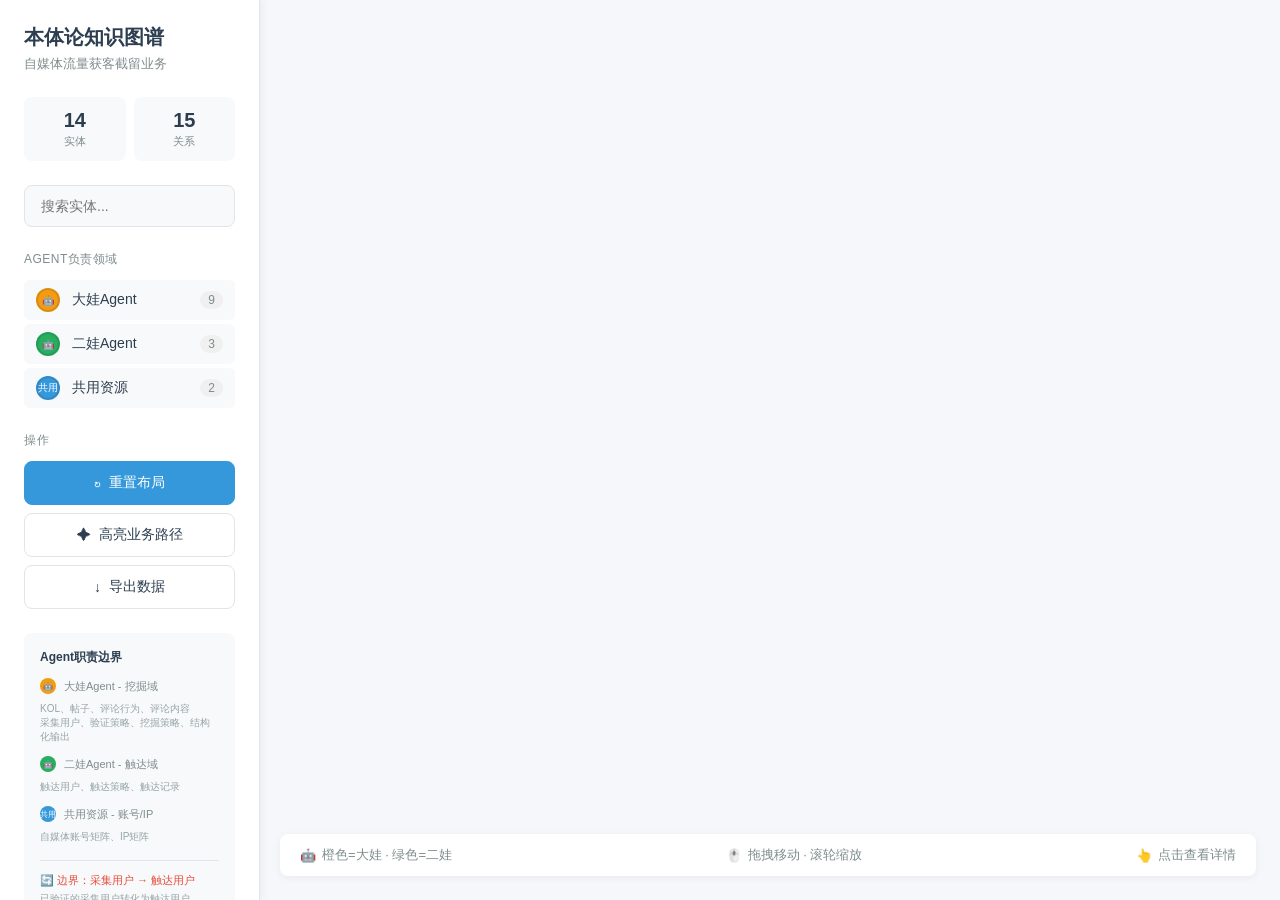
==== commit af352959: "Agent节点视觉区分：橙色=大娃、绿色=二娃、蓝色=共用，边界关系红色标注" ====
--- a/docs/ontology/知识图谱可视化.html
+++ b/docs/ontology/知识图谱可视化.html
@@ -100,14 +100,20 @@
         }
         
         .filter-item.active {
-            background: #e8f4f8;
+            background: #f8f9fa;
         }
         
         .filter-color {
-            width: 20px;
-            height: 20px;
+            width: 24px;
+            height: 24px;
             border-radius: 50%;
             margin-right: 12px;
+            display: flex;
+            align-items: center;
+            justify-content: center;
+            font-size: 10px;
+            color: #fff;
+            border: 2px solid rgba(0,0,0,0.1);
         }
         
         .filter-item label {
@@ -310,7 +316,7 @@
             fill: none;
             stroke: #95a5a6;
             stroke-width: 2;
-            stroke-opacity: 0.6;
+            stroke-opacity: 0.5;
         }
         
         .link.highlighted {
@@ -335,10 +341,6 @@
         /* 节点圆形 */
         .node-bg {
             transition: stroke-width 0.2s, stroke 0.2s;
-        }
-        
-        .node-bg:hover {
-            stroke-width: 4;
         }
         
         /* 底部提示 */
@@ -391,27 +393,27 @@
             margin-top: 2px;
         }
         
-        /* 颜色方案 */
-        .color-core { background: #3498db; }
-        .color-resource { background: #9b59b6; }
-        .color-dig { background: #f39c12; }
-        .color-touch { background: #27ae60; }
-        
-        /* 说明 */
-        .legend {
+        /* Agent颜色方案 */
+        .color-dawa { background: #f39c12; }  /* 大娃 - 橙色 */
+        .color-erwa { background: #27ae60; }  /* 二娃 - 绿色 */
+        .color-shared { background: #3498db; }  /* 共用资源 - 蓝色 */
+        
+        /* Agent说明区块 */
+        .agent-section {
             margin-top: 24px;
             padding: 16px;
             background: #f8f9fa;
             border-radius: 8px;
         }
         
-        .legend h4 {
+        .agent-section h4 {
             font-size: 12px;
             color: #2c3e50;
             margin-bottom: 12px;
-        }
-        
-        .legend-item {
+            font-weight: 600;
+        }
+        
+        .agent-item {
             display: flex;
             align-items: center;
             margin-bottom: 8px;
@@ -419,11 +421,22 @@
             color: #7f8c8d;
         }
         
-        .legend-dot {
-            width: 12px;
-            height: 12px;
+        .agent-dot {
+            width: 16px;
+            height: 16px;
             border-radius: 50%;
             margin-right: 8px;
+            display: flex;
+            align-items: center;
+            justify-content: center;
+            color: #fff;
+            font-size: 8px;
+        }
+        
+        .agent-list {
+            margin-top: 4px;
+            font-size: 10px;
+            color: #95a5a6;
         }
     </style>
 </head>
@@ -450,27 +463,22 @@
             <input type="text" id="searchInput" placeholder="搜索实体..." />
         </div>
         
-        <!-- 实体类型筛选 -->
+        <!-- Agent筛选 -->
         <div class="section">
-            <h3>实体类型</h3>
-            <div class="filter-item active" data-type="core">
-                <div class="filter-color color-core"></div>
-                <label>核心业务对象</label>
-                <span class="count">8</span>
-            </div>
-            <div class="filter-item active" data-type="resource">
-                <div class="filter-color color-resource"></div>
-                <label>账号资源</label>
-                <span class="count">2</span>
-            </div>
-            <div class="filter-item active" data-type="dig">
-                <div class="filter-color color-dig"></div>
-                <label>挖掘策略域</label>
-                <span class="count">2</span>
-            </div>
-            <div class="filter-item active" data-type="touch">
-                <div class="filter-color color-touch"></div>
-                <label>触达策略域</label>
+            <h3>Agent负责领域</h3>
+            <div class="filter-item active" data-agent="dawa">
+                <div class="filter-color color-dawa">🤖</div>
+                <label>大娃Agent</label>
+                <span class="count">9</span>
+            </div>
+            <div class="filter-item active" data-agent="erwa">
+                <div class="filter-color color-erwa">🤖</div>
+                <label>二娃Agent</label>
+                <span class="count">3</span>
+            </div>
+            <div class="filter-item active" data-agent="shared">
+                <div class="filter-color color-shared">共用</div>
+                <label>共用资源</label>
                 <span class="count">2</span>
             </div>
         </div>
@@ -489,20 +497,38 @@
             </button>
         </div>
         
-        <!-- 说明 -->
-        <div class="legend">
-            <h4>业务路径说明</h4>
-            <div class="legend-item">
-                <div class="legend-dot color-dig"></div>
-                <span>挖掘域（大娃Agent负责）</span>
-            </div>
-            <div class="legend-item">
-                <div class="legend-dot color-touch"></div>
-                <span>触达域（二娃Agent负责）</span>
-            </div>
-            <div class="legend-item">
-                <div class="legend-dot" style="background: #e74c3c;"></div>
-                <span>边界：采集用户 → 触达用户</span>
+        <!-- Agent说明 -->
+        <div class="agent-section">
+            <h4>Agent职责边界</h4>
+            <div class="agent-item">
+                <div class="agent-dot color-dawa">🤖</div>
+                <span>大娃Agent - 挖掘域</span>
+            </div>
+            <div class="agent-list">
+                KOL、帖子、评论行为、评论内容<br/>
+                采集用户、验证策略、挖掘策略、结构化输出
+            </div>
+            <div class="agent-item" style="margin-top: 12px;">
+                <div class="agent-dot color-erwa">🤖</div>
+                <span>二娃Agent - 触达域</span>
+            </div>
+            <div class="agent-list">
+                触达用户、触达策略、触达记录
+            </div>
+            <div class="agent-item" style="margin-top: 12px;">
+                <div class="agent-dot color-shared">共用</div>
+                <span>共用资源 - 账号/IP</span>
+            </div>
+            <div class="agent-list">
+                自媒体账号矩阵、IP矩阵
+            </div>
+            <div style="margin-top: 16px; padding-top: 12px; border-top: 1px solid #e1e5e9;">
+                <div style="font-size: 11px; color: #e74c3c; font-weight: 500;">
+                    🔄 边界：采集用户 → 触达用户
+                </div>
+                <div style="font-size: 10px; color: #95a5a6; margin-top: 4px;">
+                    已验证的采集用户转化为触达用户
+                </div>
             </div>
         </div>
     </div>
@@ -526,67 +552,64 @@
     <!-- 底部提示 -->
     <div class="tip-bar">
         <div class="tip-item">
+            <span>🤖</span> 橙色=大娃 · 绿色=二娃
+        </div>
+        <div class="tip-item">
             <span>🖱️</span> 拖拽移动 · 滚轮缩放
         </div>
         <div class="tip-item">
-            <span>👆</span> 点击圆圈查看详情
-        </div>
-        <div class="tip-item">
-            <span>🔍</span> 搜索实时筛选
+            <span>👆</span> 点击查看详情
         </div>
     </div>
     
     <script>
-        // 实体数据
+        // 实体数据 - 按Agent负责分类
         const nodes = [
-            // 核心业务对象
-            { id: "kol", name: "KOL", type: "core", description: "流量源头", icon: "📢", properties: { 定义: "意见领袖，拥有粉丝和影响力", 作用: "流量来源，帖子的发布者", 负责: "大娃Agent" } },
-            { id: "post", name: "帖子", type: "core", description: "内容载体", icon: "📝", properties: { 定义: "KOL发布的内容", 作用: "承载评论，发现用户的入口", 负责: "大娃Agent" } },
-            { id: "comment_act", name: "评论行为", type: "core", description: "消费行为", icon: "💬", properties: { 定义: "用户对帖子的评论行为", 包含: "谁、何时、对哪个帖子", 负责: "大娃Agent" } },
-            { id: "comment_content", name: "评论内容", type: "core", description: "行为结果", icon: "📄", properties: { 定义: "评论的具体内容", 属性: "意图评分、意图状态、语义标签", 作用: "分析用户意图的基础", 负责: "大娃Agent" } },
-            { id: "collect_user", name: "采集用户", type: "core", description: "大娃负责", icon: "👤", properties: { 状态: "待清洗 → 待分配 → 已验证 → 待人工 → 已过滤", 属性: "契合度", 负责Agent: "大娃", 阶段: "挖掘域" } },
-            { id: "touch_user", name: "触达用户", type: "core", description: "二娃负责", icon: "🎯", properties: { 状态: "已分配 → 已触达 → 已转化 → 已关闭", 属性: "信任度、归因", 负责Agent: "二娃", 阶段: "触达域" } },
-            { id: "traffic", name: "流量", type: "core", description: "业务结果", icon: "📈", properties: { 定义: "最终业务目标", 作用: "获客转化的结果" } },
-            { id: "verify_strategy", name: "验证策略", type: "core", description: "自动验证", icon: "✓", properties: { 定义: "verify_users.py", 作用: "验证用户真实性", 方式: "浏览器访问主页评估活跃度", 负责: "大娃Agent" } },
-            
-            // 账号资源
-            { id: "account_matrix", name: "自媒体账号矩阵", type: "resource", description: "账号资源", icon: "📱", properties: { 定义: "具体的社媒账号资源", 用途: "触达时使用的账号", 包含: "小红书账号、抖音账号等" } },
-            { id: "ip_matrix", name: "IP矩阵", type: "resource", description: "网络IP", icon: "🌐", properties: { 定义: "网络IP资源", 用途: "触达时绑定的IP", 作用: "防止账号被封" } },
-            
-            // 挖掘策略域
-            { id: "dig_strategy", name: "挖掘策略", type: "dig", description: "统一策略", icon: "⛏", properties: { 定义: "发现目标的顶层策略", 包含: "采集、清洗、加工（现阶段统一）", 输出: "结构化输出", 负责: "大娃Agent" } },
-            { id: "struct_output", name: "结构化输出", type: "dig", description: "能力+结果", icon: "📊", properties: { 定义: "挖掘策略的输出", 形态: "用户画像、数据产品", 作用: "数据产品化" } },
-            
-            // 触达策略域
-            { id: "touch_strategy", name: "触达策略（剧本）", type: "touch", description: "触达方式", icon: "🎬", properties: { 定义: "触达用户的策略方式", 包含: "账号绑定、IP绑定、话术、时机、行为方式、人设", MVP阶段: "与剧本合一", 负责: "二娃Agent" } },
-            { id: "touch_record", name: "触达记录", type: "touch", description: "执行记录", icon: "📋", properties: { 定义: "每次触达动作", 包含: "触达用户ID、执行账号、执行时间、话术内容", 属性: "效果（是否回复、是否转化）", 负责: "二娃Agent" } }
+            // 大娃Agent负责 - 挖掘域 (橙色)
+            { id: "kol", name: "KOL", agent: "dawa", description: "流量源头", icon: "📢", properties: { 定义: "意见领袖，拥有粉丝和影响力", 作用: "流量来源，帖子的发布者", 负责: "大娃Agent" } },
+            { id: "post", name: "帖子", agent: "dawa", description: "内容载体", icon: "📝", properties: { 定义: "KOL发布的内容", 作用: "承载评论，发现用户的入口", 负责: "大娃Agent" } },
+            { id: "comment_act", name: "评论行为", agent: "dawa", description: "消费行为", icon: "💬", properties: { 定义: "用户对帖子的评论行为", 包含: "谁、何时、对哪个帖子", 负责: "大娃Agent" } },
+            { id: "comment_content", name: "评论内容", agent: "dawa", description: "行为结果", icon: "📄", properties: { 定义: "评论的具体内容", 属性: "意图评分、意图状态、语义标签", 作用: "分析用户意图的基础", 负责: "大娃Agent" } },
+            { id: "collect_user", name: "采集用户", agent: "dawa", description: "挖掘域", icon: "👤", properties: { 状态: "待清洗 → 待分配 → 已验证 → 待人工 → 已过滤", 属性: "契合度", 负责Agent: "大娃", 阶段: "挖掘域", 边界: "已验证后转化为触达用户" } },
+            { id: "verify_strategy", name: "验证策略", agent: "dawa", description: "自动验证", icon: "✓", properties: { 定义: "verify_users.py", 作用: "验证用户真实性", 方式: "浏览器访问主页评估活跃度", 负责: "大娃Agent" } },
+            { id: "dig_strategy", name: "挖掘策略", agent: "dawa", description: "统一策略", icon: "⛏", properties: { 定义: "发现目标的顶层策略", 包含: "采集、清洗、加工（现阶段统一）", 输出: "结构化输出", 负责: "大娃Agent" } },
+            { id: "struct_output", name: "结构化输出", agent: "dawa", description: "能力+结果", icon: "📊", properties: { 定义: "挖掘策略的输出", 形态: "用户画像、数据产品", 作用: "数据产品化", 负责: "大娃Agent" } },
+            { id: "traffic", name: "流量", agent: "dawa", description: "业务结果", icon: "📈", properties: { 定义: "最终业务目标", 作用: "获客转化的结果（归因到KOL）", 注意: "由触达用户转化产生" } },
+            
+            // 二娃Agent负责 - 触达域 (绿色)
+            { id: "touch_user", name: "触达用户", agent: "erwa", description: "触达域", icon: "🎯", properties: { 状态: "已分配 → 已触达 → 已转化 → 已关闭", 属性: "信任度、归因", 负责Agent: "二娃", 阶段: "触达域", 来源: "由采集用户转化" } },
+            { id: "touch_strategy", name: "触达策略", agent: "erwa", description: "触达方式", icon: "🎬", properties: { 定义: "触达用户的策略方式", 包含: "账号绑定、IP绑定、话术、时机、行为方式、人设", MVP阶段: "与剧本合一", 负责: "二娃Agent" } },
+            { id: "touch_record", name: "触达记录", agent: "erwa", description: "执行记录", icon: "📋", properties: { 定义: "每次触达动作", 包含: "触达用户ID、执行账号、执行时间、话术内容", 属性: "效果（是否回复、是否转化）", 负责: "二娃Agent" } },
+            
+            // 共用资源 (蓝色)
+            { id: "account_matrix", name: "账号矩阵", agent: "shared", description: "账号资源", icon: "📱", properties: { 定义: "具体的社媒账号资源", 用途: "触达时使用的账号", 包含: "小红书账号、抖音账号等", 使用者: "二娃Agent调用" } },
+            { id: "ip_matrix", name: "IP矩阵", agent: "shared", description: "网络IP", icon: "🌐", properties: { 定义: "网络IP资源", 用途: "触达时绑定的IP", 作用: "防止账号被封", 使用者: "二娃Agent调用" } }
         ];
         
         // 关系数据
         const links = [
-            { source: "kol", target: "post", label: "拥有", type: "core" },
-            { source: "post", target: "comment_act", label: "承载", type: "core" },
-            { source: "comment_act", target: "comment_content", label: "产生", type: "core" },
-            { source: "comment_content", target: "collect_user", label: "意图分类", type: "dig" },
-            { source: "dig_strategy", target: "post", label: "爬取", type: "dig" },
-            { source: "dig_strategy", target: "collect_user", label: "发现", type: "dig" },
-            { source: "dig_strategy", target: "struct_output", label: "输出", type: "dig" },
-            { source: "collect_user", target: "verify_strategy", label: "验证", type: "core" },
-            { source: "collect_user", target: "touch_user", label: "转化为", type: "transform" },
-            { source: "touch_strategy", target: "account_matrix", label: "绑定", type: "resource" },
-            { source: "touch_strategy", target: "ip_matrix", label: "绑定", type: "resource" },
-            { source: "touch_strategy", target: "touch_user", label: "执行", type: "touch" },
-            { source: "touch_user", target: "touch_record", label: "产生", type: "touch" },
-            { source: "touch_user", target: "traffic", label: "转化", type: "touch" },
-            { source: "touch_user", target: "kol", label: "归因", type: "attribute" }
+            { source: "kol", target: "post", label: "拥有", agent: "dawa" },
+            { source: "post", target: "comment_act", label: "承载", agent: "dawa" },
+            { source: "comment_act", target: "comment_content", label: "产生", agent: "dawa" },
+            { source: "comment_content", target: "collect_user", label: "意图分类", agent: "dawa" },
+            { source: "dig_strategy", target: "post", label: "爬取", agent: "dawa" },
+            { source: "dig_strategy", target: "collect_user", label: "发现", agent: "dawa" },
+            { source: "dig_strategy", target: "struct_output", label: "输出", agent: "dawa" },
+            { source: "collect_user", target: "verify_strategy", label: "验证", agent: "dawa" },
+            { source: "collect_user", target: "touch_user", label: "转化边界", agent: "boundary" },
+            { source: "touch_strategy", target: "account_matrix", label: "绑定", agent: "erwa" },
+            { source: "touch_strategy", target: "ip_matrix", label: "绑定", agent: "erwa" },
+            { source: "touch_strategy", target: "touch_user", label: "执行", agent: "erwa" },
+            { source: "touch_user", target: "touch_record", label: "产生", agent: "erwa" },
+            { source: "touch_user", target: "traffic", label: "转化", agent: "erwa" },
+            { source: "touch_user", target: "kol", label: "归因", agent: "erwa" }
         ];
         
-        // 颜色映射
-        const colorMap = {
-            core: "#3498db",
-            resource: "#9b59b6",
-            dig: "#f39c12",
-            touch: "#27ae60"
+        // Agent颜色映射
+        const agentColorMap = {
+            dawa: "#f39c12",   // 大娃 - 橙色
+            erwa: "#27ae60",   // 二娃 - 绿色
+            shared: "#3498db"  // 共用 - 蓝色
         };
         
         // 初始化SVG
@@ -611,17 +634,17 @@
         
         // 创建力导向图
         const simulation = d3.forceSimulation(nodes)
-            .force("link", d3.forceLink(links).id(d => d.id).distance(160))
-            .force("charge", d3.forceManyBody().strength(-400))
+            .force("link", d3.forceLink(links).id(d => d.id).distance(180))
+            .force("charge", d3.forceManyBody().strength(-500))
             .force("center", d3.forceCenter(width / 2, height / 2))
-            .force("collision", d3.forceCollide().radius(60))
+            .force("collision", d3.forceCollide().radius(70))
             .on("tick", ticked);
         
         // 边界约束
         simulation.force("bounds", () => {
             nodes.forEach(d => {
-                d.x = Math.max(60, Math.min(width - 60, d.x));
-                d.y = Math.max(60, Math.min(height - 60, d.y));
+                d.x = Math.max(70, Math.min(width - 70, d.x));
+                d.y = Math.max(70, Math.min(height - 70, d.y));
             });
         });
         
@@ -632,6 +655,12 @@
             .enter()
             .append("path")
             .attr("class", "link")
+            .attr("stroke", d => {
+                if (d.agent === "boundary") return "#e74c3c"; // 边界关系 - 红色
+                return agentColorMap[d.agent] || "#95a5a6";
+            })
+            .attr("stroke-width", d => d.agent === "boundary" ? 4 : 2)
+            .attr("stroke-opacity", d => d.agent === "boundary" ? 1 : 0.5)
             .attr("id", d => `link-${d.source.id || d.source}-${d.target.id || d.target}`);
         
         // 绘制连线标签背景
@@ -643,7 +672,15 @@
             .attr("class", "link-label-bg")
             .attr("width", d => d.label.length * 8 + 16)
             .attr("height", 20)
-            .attr("rx", 4);
+            .attr("rx", 4)
+            .attr("fill", d => {
+                if (d.agent === "boundary") return "#ffebee";
+                return "#ffffff";
+            })
+            .attr("stroke", d => {
+                if (d.agent === "boundary") return "#e74c3c";
+                return "#e1e5e9";
+            });
         
         // 绘制连线标签
         const linkLabel = mainGroup.append("g")
@@ -654,6 +691,8 @@
             .attr("class", "link-label")
             .attr("text-anchor", "middle")
             .attr("dy", 4)
+            .attr("fill", d => d.agent === "boundary" ? "#e74c3c" : "#5a6c7d")
+            .attr("font-weight", d => d.agent === "boundary" ? "600" : "400")
             .text(d => d.label);
         
         // 绘制圆形节点
@@ -673,38 +712,65 @@
         // 圆形背景
         node.append("circle")
             .attr("class", "node-bg")
-            .attr("r", 45)
-            .attr("fill", d => colorMap[d.type])
+            .attr("r", 50)
+            .attr("fill", d => agentColorMap[d.agent])
             .attr("stroke", "#ffffff")
-            .attr("stroke-width", 3);
+            .attr("stroke-width", 4);
+        
+        // Agent标识（小圆圈）
+        node.append("circle")
+            .attr("r", 12)
+            .attr("cx", 40)
+            .attr("cy", -40)
+            .attr("fill", d => agentColorMap[d.agent])
+            .attr("stroke", "#ffffff")
+            .attr("stroke-width", 2);
+        
+        // Agent标识文字
+        node.append("text")
+            .attr("x", 40)
+            .attr("y", -36)
+            .attr("text-anchor", "middle")
+            .attr("fill", "#ffffff")
+            .attr("font-size", "9px")
+            .text(d => {
+                if (d.agent === "dawa") return "大";
+                if (d.agent === "erwa") return "二";
+                return "共";
+            });
         
         // 图标
         node.append("text")
             .attr("class", "node-icon")
-            .attr("dy", -8)
+            .attr("dy", -6)
             .attr("text-anchor", "middle")
             .attr("fill", "#ffffff")
-            .attr("font-size", "18px")
+            .attr("font-size", "20px")
             .text(d => d.icon);
         
         // 实体名称
         node.append("text")
             .attr("class", "node-name")
-            .attr("dy", 12)
+            .attr("dy", 18)
             .attr("text-anchor", "middle")
             .attr("fill", "#ffffff")
             .attr("font-size", "13px")
             .attr("font-weight", "600")
             .text(d => d.name);
         
-        // 描述标签（节点外）
+        // Agent标签（节点外）
         node.append("text")
             .attr("class", "node-desc")
-            .attr("dy", 60)
+            .attr("dy", 68)
             .attr("text-anchor", "middle")
-            .attr("fill", "#7f8c8d")
+            .attr("fill", d => agentColorMap[d.agent])
             .attr("font-size", "11px")
-            .text(d => d.description);
+            .attr("font-weight", "500")
+            .text(d => {
+                if (d.agent === "dawa") return "🤖 大娃";
+                if (d.agent === "erwa") return "🤖 二娃";
+                return "共用";
+            });
         
         // 更新位置函数
         function ticked() {
@@ -712,19 +778,15 @@
             link.attr("d", d => {
                 const dx = d.target.x - d.source.x;
                 const dy = d.target.y - d.source.y;
-                const dr = Math.sqrt(dx * dx + dy * dy) * 0.8;
-                
-                // 计算方向，避免曲线都弯向同一侧
                 const midX = (d.source.x + d.target.x) / 2;
                 const midY = (d.source.y + d.target.y) / 2;
                 
-                // 使用贝塞尔曲线，弯向不同方向
                 return `M${d.source.x},${d.source.y} 
                         Q${midX + dy * 0.3},${midY - dx * 0.3} 
                         ${d.target.x},${d.target.y}`;
             });
             
-            // 更新标签位置（在曲线中点）
+            // 更新标签位置
             linkLabelBg
                 .attr("x", d => (d.source.x + d.target.x) / 2 - d.label.length * 4 - 8)
                 .attr("y", d => (d.source.y + d.target.y) / 2 - 10);
@@ -765,9 +827,10 @@
             const content = document.getElementById("detailContent");
             
             icon.textContent = d.icon;
-            icon.className = `node-detail-icon color-${d.type}`;
+            icon.className = `node-detail-icon color-${d.agent}`;
             title.textContent = d.name;
-            type.textContent = d.description;
+            type.textContent = d.agent === "dawa" ? "🤖 大娃Agent负责" : 
+                               d.agent === "erwa" ? "🤖 二娃Agent负责" : "共用资源";
             
             let html = '';
             
@@ -793,10 +856,12 @@
                 relations.forEach(r => {
                     const targetName = r.source.id === d.id ? r.target.name : r.source.name;
                     const arrow = r.source.id === d.id ? "→" : "←";
+                    const isBoundary = r.agent === "boundary";
                     html += `
-                        <div class="relation-item" onclick="highlightNode('${r.source.id === d.id ? r.target.id : r.source.id}')">
+                        <div class="relation-item" onclick="highlightNode('${r.source.id === d.id ? r.target.id : r.source.id}')"
+                             style="${isBoundary ? 'background: #ffebee; color: #e74c3c;' : ''}">
                             <span class="relation-arrow">${arrow}</span>
-                            <span>${r.label} ${targetName}</span>
+                            <span>${r.label} ${targetName}${isBoundary ? ' (边界)' : ''}</span>
                         </div>
                     `;
                 });
@@ -820,21 +885,23 @@
         // 高亮节点
         function highlightNode(nodeId) {
             d3.selectAll(".node-bg")
-                .attr("stroke-width", d => d.id === nodeId ? 5 : 3)
+                .attr("stroke-width", d => d.id === nodeId ? 6 : 4)
                 .attr("stroke", d => d.id === nodeId ? "#2c3e50" : "#ffffff");
             
             d3.selectAll(".link")
-                .classed("highlighted", d => (d.source.id === nodeId || d.target.id === nodeId));
+                .attr("stroke-width", d => (d.source.id === nodeId || d.target.id === nodeId) ? 4 : 2)
+                .attr("stroke-opacity", d => (d.source.id === nodeId || d.target.id === nodeId) ? 1 : 0.3);
         }
         
         // 重置高亮
         function resetHighlight() {
             d3.selectAll(".node-bg")
-                .attr("stroke-width", 3)
+                .attr("stroke-width", 4)
                 .attr("stroke", "#ffffff");
             
             d3.selectAll(".link")
-                .classed("highlighted", false);
+                .attr("stroke-width", d => d.agent === "boundary" ? 4 : 2)
+                .attr("stroke-opacity", d => d.agent === "boundary" ? 1 : 0.5);
         }
         
         // 重置视图
@@ -852,18 +919,16 @@
             const pathNodes = ["kol", "post", "comment_act", "comment_content", "collect_user", "touch_user", "traffic"];
             
             d3.selectAll(".node-bg")
-                .attr("stroke-width", d => pathNodes.includes(d.id) ? 5 : 2)
+                .attr("stroke-width", d => pathNodes.includes(d.id) ? 6 : 2)
                 .attr("stroke", d => pathNodes.includes(d.id) ? "#2c3e50" : "#e0e0e0")
                 .attr("fill-opacity", d => pathNodes.includes(d.id) ? 1 : 0.5);
             
-            d3.selectAll(".link")
-                .classed("highlighted", d => (pathNodes.includes(d.source.id) && pathNodes.includes(d.target.id)));
-            
             d3.selectAll(".node-circle")
                 .attr("opacity", d => pathNodes.includes(d.id) ? 1 : 0.4);
             
             d3.selectAll(".link")
-                .attr("stroke-opacity", d => (pathNodes.includes(d.source.id) && pathNodes.includes(d.target.id)) ? 1 : 0.15);
+                .attr("stroke-width", d => (pathNodes.includes(d.source.id) && pathNodes.includes(d.target.id)) ? 4 : 1)
+                .attr("stroke-opacity", d => (pathNodes.includes(d.source.id) && pathNodes.includes(d.target.id)) ? 1 : 0.2);
         }
         
         // 导出数据
@@ -874,7 +939,7 @@
                     source: l.source.id || l.source,
                     target: l.target.id || l.target,
                     label: l.label,
-                    type: l.type
+                    agent: l.agent
                 }))
             };
             
@@ -898,28 +963,29 @@
                 .attr("stroke-opacity", d => {
                     const sourceMatch = d.source.name && d.source.name.toLowerCase().includes(searchTerm);
                     const targetMatch = d.target.name && d.target.name.toLowerCase().includes(searchTerm);
-                    return (sourceMatch || targetMatch || searchTerm === "") ? 0.6 : 0.15;
+                    return (sourceMatch || targetMatch || searchTerm === "") ? 0.5 : 0.15;
                 });
         });
         
-        // 类型筛选
-        document.querySelectorAll(".filter-item").forEach(item => {
+        // Agent筛选
+        document.querySelectorAll(".filter-item[data-agent]").forEach(item => {
             item.addEventListener("click", function() {
                 this.classList.toggle("active");
                 
-                const activeTypes = [];
-                document.querySelectorAll(".filter-item.active").forEach(active => {
-                    activeTypes.push(active.dataset.type);
+                const activeAgents = [];
+                document.querySelectorAll(".filter-item[data-agent].active").forEach(active => {
+                    activeAgents.push(active.dataset.agent);
                 });
                 
                 d3.selectAll(".node-circle")
-                    .attr("opacity", d => activeTypes.includes(d.type) ? 1 : 0.3);
+                    .attr("opacity", d => activeAgents.includes(d.agent) ? 1 : 0.3);
                 
                 d3.selectAll(".link")
                     .attr("stroke-opacity", d => {
-                        const sourceActive = activeTypes.includes(d.source.type);
-                        const targetActive = activeTypes.includes(d.target.type);
-                        return (sourceActive && targetActive) ? 0.6 : 0.15;
+                        if (d.agent === "boundary") return 1;
+                        const sourceActive = activeAgents.includes(d.source.agent);
+                        const targetActive = activeAgents.includes(d.target.agent);
+                        return (sourceActive && targetActive) ? 0.5 : 0.15;
                     });
             });
         });
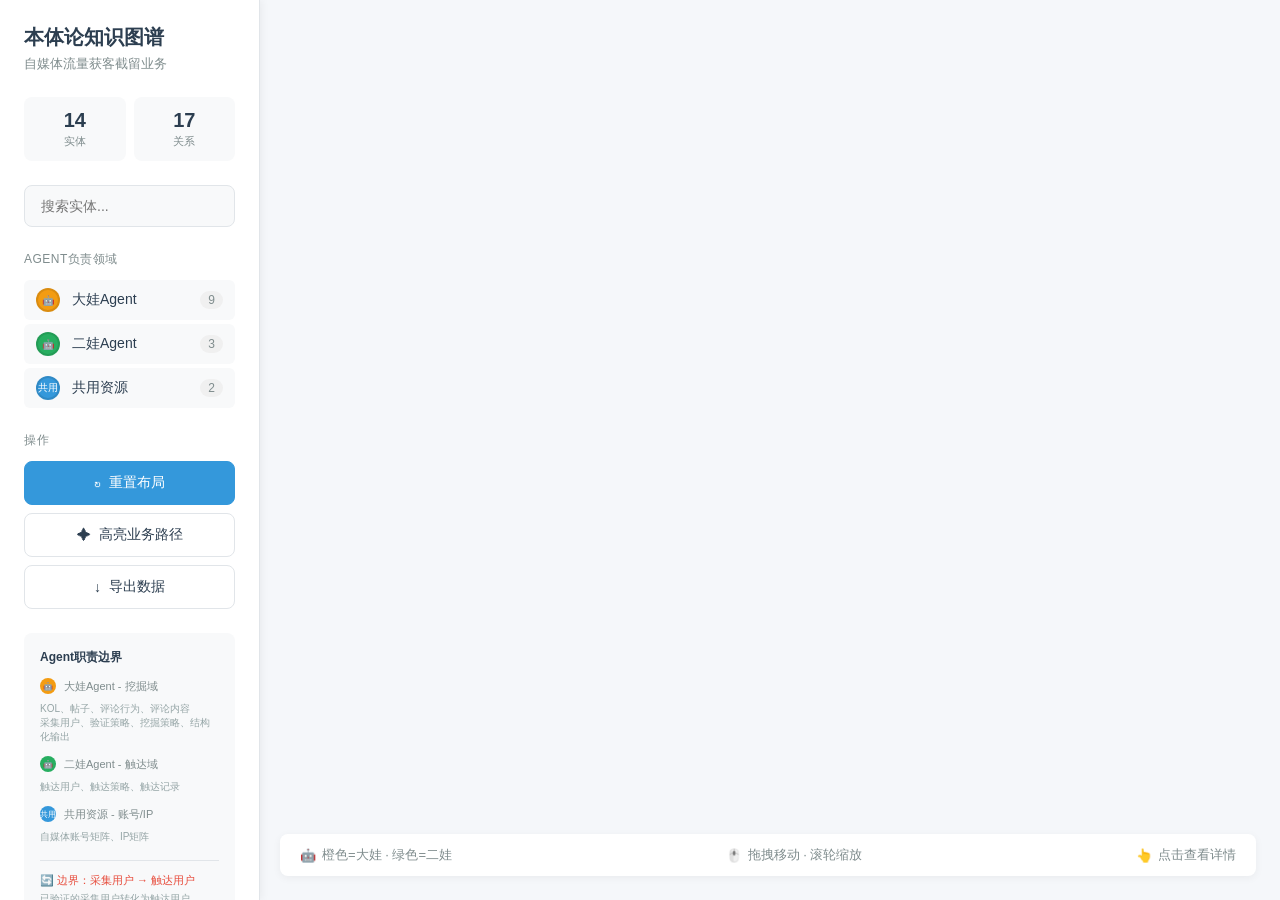
==== commit 02350875: "补充挖掘策略与账号/IP矩阵的关系：大娃爬取时也需要使用账号和IP资源" ====
--- a/docs/ontology/知识图谱可视化.html
+++ b/docs/ontology/知识图谱可视化.html
@@ -453,7 +453,7 @@
                 <div class="stat-label">实体</div>
             </div>
             <div class="stat-card">
-                <div class="stat-number">15</div>
+                <div class="stat-number">17</div>
                 <div class="stat-label">关系</div>
             </div>
         </div>
@@ -597,6 +597,8 @@
             { source: "dig_strategy", target: "struct_output", label: "输出", agent: "dawa" },
             { source: "collect_user", target: "verify_strategy", label: "验证", agent: "dawa" },
             { source: "collect_user", target: "touch_user", label: "转化边界", agent: "boundary" },
+            { source: "dig_strategy", target: "account_matrix", label: "使用", agent: "dawa" },
+            { source: "dig_strategy", target: "ip_matrix", label: "使用", agent: "dawa" },
             { source: "touch_strategy", target: "account_matrix", label: "绑定", agent: "erwa" },
             { source: "touch_strategy", target: "ip_matrix", label: "绑定", agent: "erwa" },
             { source: "touch_strategy", target: "touch_user", label: "执行", agent: "erwa" },
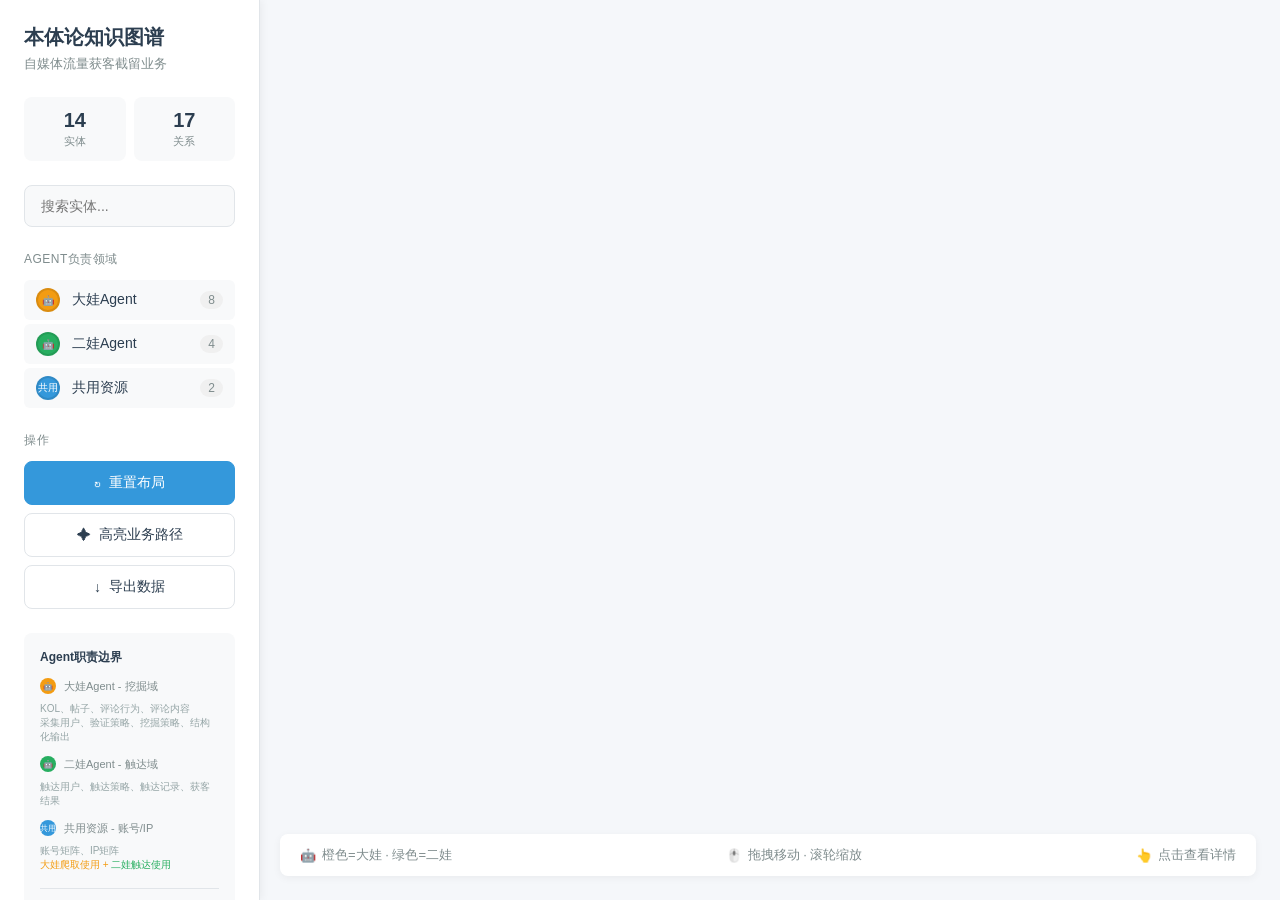
==== commit 2380f496: "调整知识图谱：流量改名为获客结果并归属二娃，共用资源明确为大娃+二娃共用" ====
--- a/docs/ontology/知识图谱可视化.html
+++ b/docs/ontology/知识图谱可视化.html
@@ -469,12 +469,12 @@
             <div class="filter-item active" data-agent="dawa">
                 <div class="filter-color color-dawa">🤖</div>
                 <label>大娃Agent</label>
-                <span class="count">9</span>
+                <span class="count">8</span>
             </div>
             <div class="filter-item active" data-agent="erwa">
                 <div class="filter-color color-erwa">🤖</div>
                 <label>二娃Agent</label>
-                <span class="count">3</span>
+                <span class="count">4</span>
             </div>
             <div class="filter-item active" data-agent="shared">
                 <div class="filter-color color-shared">共用</div>
@@ -513,14 +513,15 @@
                 <span>二娃Agent - 触达域</span>
             </div>
             <div class="agent-list">
-                触达用户、触达策略、触达记录
+                触达用户、触达策略、触达记录、获客结果
             </div>
             <div class="agent-item" style="margin-top: 12px;">
                 <div class="agent-dot color-shared">共用</div>
                 <span>共用资源 - 账号/IP</span>
             </div>
             <div class="agent-list">
-                自媒体账号矩阵、IP矩阵
+                账号矩阵、IP矩阵<br/>
+                <span style="color: #f39c12;">大娃爬取使用 + </span><span style="color: #27ae60;">二娃触达使用</span>
             </div>
             <div style="margin-top: 16px; padding-top: 12px; border-top: 1px solid #e1e5e9;">
                 <div style="font-size: 11px; color: #e74c3c; font-weight: 500;">
@@ -574,7 +575,7 @@
             { id: "verify_strategy", name: "验证策略", agent: "dawa", description: "自动验证", icon: "✓", properties: { 定义: "verify_users.py", 作用: "验证用户真实性", 方式: "浏览器访问主页评估活跃度", 负责: "大娃Agent" } },
             { id: "dig_strategy", name: "挖掘策略", agent: "dawa", description: "统一策略", icon: "⛏", properties: { 定义: "发现目标的顶层策略", 包含: "采集、清洗、加工（现阶段统一）", 输出: "结构化输出", 负责: "大娃Agent" } },
             { id: "struct_output", name: "结构化输出", agent: "dawa", description: "能力+结果", icon: "📊", properties: { 定义: "挖掘策略的输出", 形态: "用户画像、数据产品", 作用: "数据产品化", 负责: "大娃Agent" } },
-            { id: "traffic", name: "流量", agent: "dawa", description: "业务结果", icon: "📈", properties: { 定义: "最终业务目标", 作用: "获客转化的结果（归因到KOL）", 注意: "由触达用户转化产生" } },
+            { id: "traffic", name: "获客结果", agent: "erwa", description: "业务产出", icon: "🎉", properties: { 定义: "成功转化的客户，业务最终产出", 来源: "由触达用户转化产生", 归因: "可追溯到来源KOL和帖子", 负责: "二娃Agent（触达域产出）" } },
             
             // 二娃Agent负责 - 触达域 (绿色)
             { id: "touch_user", name: "触达用户", agent: "erwa", description: "触达域", icon: "🎯", properties: { 状态: "已分配 → 已触达 → 已转化 → 已关闭", 属性: "信任度、归因", 负责Agent: "二娃", 阶段: "触达域", 来源: "由采集用户转化" } },
@@ -582,8 +583,8 @@
             { id: "touch_record", name: "触达记录", agent: "erwa", description: "执行记录", icon: "📋", properties: { 定义: "每次触达动作", 包含: "触达用户ID、执行账号、执行时间、话术内容", 属性: "效果（是否回复、是否转化）", 负责: "二娃Agent" } },
             
             // 共用资源 (蓝色)
-            { id: "account_matrix", name: "账号矩阵", agent: "shared", description: "账号资源", icon: "📱", properties: { 定义: "具体的社媒账号资源", 用途: "触达时使用的账号", 包含: "小红书账号、抖音账号等", 使用者: "二娃Agent调用" } },
-            { id: "ip_matrix", name: "IP矩阵", agent: "shared", description: "网络IP", icon: "🌐", properties: { 定义: "网络IP资源", 用途: "触达时绑定的IP", 作用: "防止账号被封", 使用者: "二娃Agent调用" } }
+            { id: "account_matrix", name: "账号矩阵", agent: "shared", description: "账号资源", icon: "📱", properties: { 定义: "具体的社媒账号资源", 用途: "爬取+触达都需要使用", 包含: "小红书账号、抖音账号等", 使用者: "大娃爬取 + 二娃触达" } },
+            { id: "ip_matrix", name: "IP矩阵", agent: "shared", description: "网络IP", icon: "🌐", properties: { 定义: "网络IP资源", 用途: "爬取+触达都需要绑定", 作用: "防止账号被封，模拟真实用户", 使用者: "大娃爬取 + 二娃触达" } }
         ];
         
         // 关系数据
@@ -604,7 +605,7 @@
             { source: "touch_strategy", target: "touch_user", label: "执行", agent: "erwa" },
             { source: "touch_user", target: "touch_record", label: "产生", agent: "erwa" },
             { source: "touch_user", target: "traffic", label: "转化", agent: "erwa" },
-            { source: "touch_user", target: "kol", label: "归因", agent: "erwa" }
+            { source: "traffic", target: "kol", label: "归因来源", agent: "erwa" }
         ];
         
         // Agent颜色映射
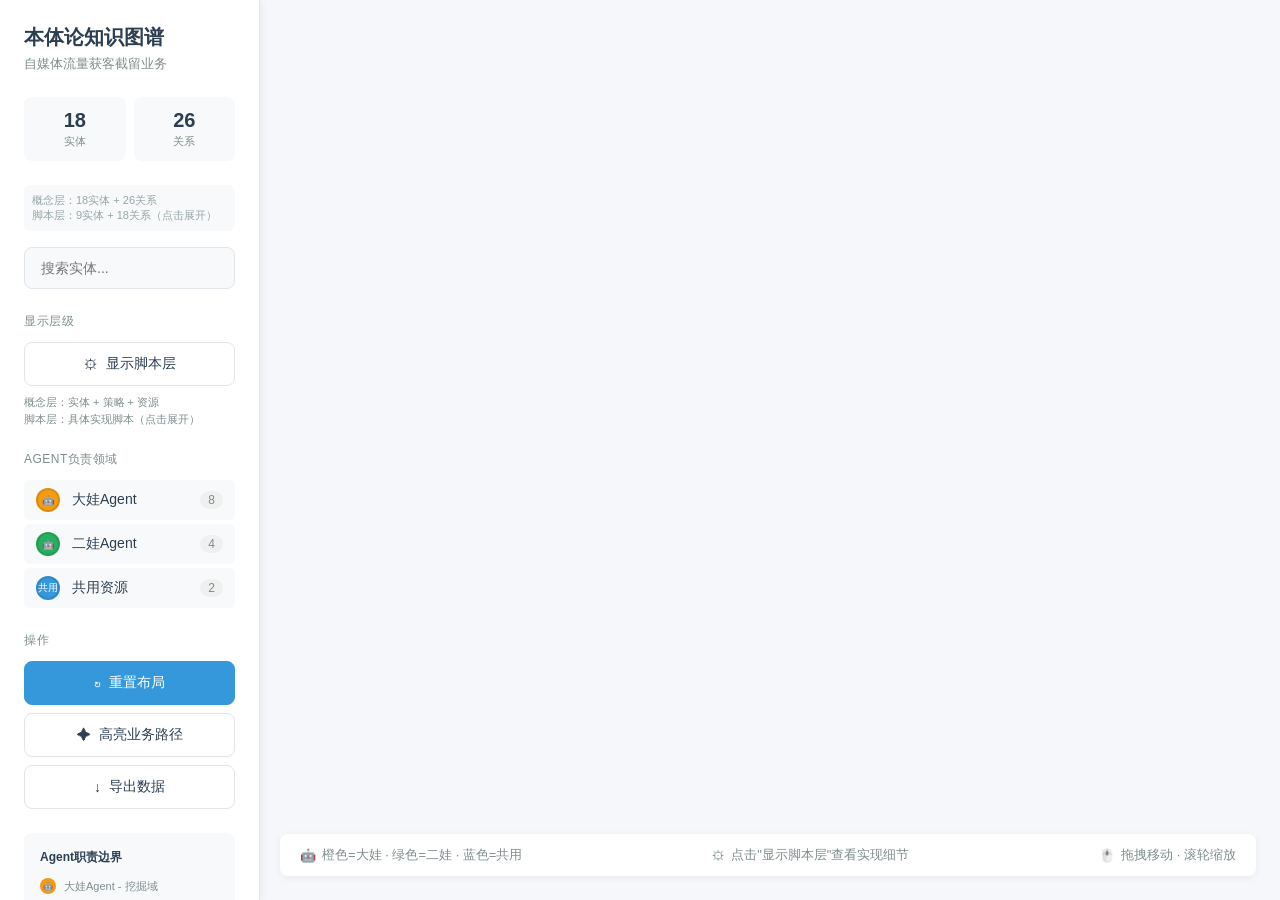
==== commit 2c91a9e6: "feat: 补充缺失实体和关系 - 用户/意图评分/意图状态/语义标签" ====
--- a/docs/ontology/知识图谱可视化.html
+++ b/docs/ontology/知识图谱可视化.html
@@ -6,12 +6,7 @@
     <title>本体论 · 自媒体流量获客截留业务 · 知识图谱</title>
     <script src="https://d3js.org/d3.v7.min.js"></script>
     <style>
-        * {
-            margin: 0;
-            padding: 0;
-            box-sizing: border-box;
-        }
-        
+        * { margin: 0; padding: 0; box-sizing: border-box; }
         body {
             font-family: -apple-system, BlinkMacSystemFont, 'Segoe UI', 'PingFang SC', 'Microsoft YaHei', sans-serif;
             background: #f5f7fa;
@@ -19,7 +14,6 @@
             overflow: hidden;
         }
         
-        /* 左侧工具栏 */
         .sidebar {
             position: fixed;
             left: 0;
@@ -34,24 +28,10 @@
             box-shadow: 2px 0 8px rgba(0,0,0,0.05);
         }
         
-        .sidebar h1 {
-            font-size: 20px;
-            color: #2c3e50;
-            margin-bottom: 4px;
-            font-weight: 600;
-        }
-        
-        .sidebar .subtitle {
-            font-size: 13px;
-            color: #7f8c8d;
-            margin-bottom: 24px;
-        }
-        
-        /* 搜索框 */
-        .search-box {
-            margin-bottom: 24px;
-        }
-        
+        .sidebar h1 { font-size: 20px; color: #2c3e50; margin-bottom: 4px; font-weight: 600; }
+        .sidebar .subtitle { font-size: 13px; color: #7f8c8d; margin-bottom: 24px; }
+        
+        .search-box { margin-bottom: 24px; }
         .search-box input {
             width: 100%;
             padding: 12px 16px;
@@ -62,7 +42,6 @@
             font-size: 14px;
             transition: all 0.3s;
         }
-        
         .search-box input:focus {
             outline: none;
             border-color: #3498db;
@@ -70,21 +49,14 @@
             box-shadow: 0 0 0 3px rgba(52,152,219,0.1);
         }
         
-        /* 分组 */
-        .section {
-            margin-bottom: 24px;
-        }
-        
-        .section h3 {
-            font-size: 12px;
-            color: #7f8c8d;
-            text-transform: uppercase;
-            letter-spacing: 0.5px;
-            margin-bottom: 12px;
-            font-weight: 500;
-        }
-        
-        /* 实体类型筛选 */
+        .section { margin-bottom: 24px; }
+        .section h3 { font-size: 12px; color: #7f8c8d; text-transform: uppercase; letter-spacing: 0.5px; margin-bottom: 12px; font-weight: 500; }
+        
+        .stats-grid { display: grid; grid-template-columns: repeat(2, 1fr); gap: 8px; margin-bottom: 24px; }
+        .stat-card { background: #f8f9fa; padding: 12px; border-radius: 8px; text-align: center; }
+        .stat-card .stat-number { font-size: 20px; font-weight: 600; color: #2c3e50; }
+        .stat-card .stat-label { font-size: 11px; color: #7f8c8d; margin-top: 2px; }
+        
         .filter-item {
             display: flex;
             align-items: center;
@@ -94,15 +66,8 @@
             cursor: pointer;
             transition: background 0.2s;
         }
-        
-        .filter-item:hover {
-            background: #f8f9fa;
-        }
-        
-        .filter-item.active {
-            background: #f8f9fa;
-        }
-        
+        .filter-item:hover { background: #f8f9fa; }
+        .filter-item.active { background: #f8f9fa; }
         .filter-color {
             width: 24px;
             height: 24px;
@@ -115,23 +80,9 @@
             color: #fff;
             border: 2px solid rgba(0,0,0,0.1);
         }
-        
-        .filter-item label {
-            font-size: 14px;
-            color: #2c3e50;
-            cursor: pointer;
-        }
-        
-        .filter-item .count {
-            margin-left: auto;
-            font-size: 12px;
-            color: #7f8c8d;
-            background: #f0f0f0;
-            padding: 2px 8px;
-            border-radius: 10px;
-        }
-        
-        /* 操作按钮 */
+        .filter-item label { font-size: 14px; color: #2c3e50; cursor: pointer; }
+        .filter-item .count { margin-left: auto; font-size: 12px; color: #7f8c8d; background: #f0f0f0; padding: 2px 8px; border-radius: 10px; }
+        
         .action-btn {
             width: 100%;
             padding: 12px 16px;
@@ -148,24 +99,12 @@
             justify-content: center;
             gap: 8px;
         }
-        
-        .action-btn:hover {
-            background: #3498db;
-            border-color: #3498db;
-            color: #ffffff;
-        }
-        
-        .action-btn.primary {
-            background: #3498db;
-            border-color: #3498db;
-            color: #ffffff;
-        }
-        
-        .action-btn.primary:hover {
-            background: #2980b9;
-        }
-        
-        /* 节点详情面板 */
+        .action-btn:hover { background: #3498db; border-color: #3498db; color: #ffffff; }
+        .action-btn.primary { background: #3498db; border-color: #3498db; color: #ffffff; }
+        .action-btn.primary:hover { background: #2980b9; }
+        
+        .layer-info { font-size: 11px; color: #7f8c8d; margin-top: 8px; line-height: 1.5; }
+        
         .node-detail {
             position: fixed;
             right: 24px;
@@ -181,17 +120,8 @@
             overflow-y: auto;
             box-shadow: 0 4px 20px rgba(0,0,0,0.1);
         }
-        
-        .node-detail.active {
-            display: block;
-        }
-        
-        .node-detail-header {
-            display: flex;
-            align-items: center;
-            margin-bottom: 20px;
-        }
-        
+        .node-detail.active { display: block; }
+        .node-detail-header { display: flex; align-items: center; margin-bottom: 20px; }
         .node-detail-icon {
             width: 48px;
             height: 48px;
@@ -203,22 +133,8 @@
             font-size: 20px;
             color: #fff;
         }
-        
-        .node-detail h2 {
-            font-size: 18px;
-            color: #2c3e50;
-            font-weight: 600;
-            margin-bottom: 4px;
-        }
-        
-        .node-detail .type-tag {
-            font-size: 12px;
-            color: #7f8c8d;
-            padding: 4px 12px;
-            background: #f0f0f0;
-            border-radius: 12px;
-        }
-        
+        .node-detail h2 { font-size: 18px; color: #2c3e50; font-weight: 600; margin-bottom: 4px; }
+        .node-detail .type-tag { font-size: 12px; color: #7f8c8d; padding: 4px 12px; background: #f0f0f0; border-radius: 12px; }
         .node-detail .close-btn {
             position: absolute;
             top: 20px;
@@ -236,46 +152,12 @@
             justify-content: center;
             transition: all 0.2s;
         }
-        
-        .node-detail .close-btn:hover {
-            background: #f0f0f0;
-            color: #e74c3c;
-        }
-        
-        .node-detail .property-group {
-            margin-bottom: 16px;
-        }
-        
-        .node-detail .property-label {
-            font-size: 11px;
-            color: #7f8c8d;
-            text-transform: uppercase;
-            letter-spacing: 0.5px;
-            margin-bottom: 6px;
-        }
-        
-        .node-detail .property-value {
-            font-size: 14px;
-            color: #2c3e50;
-            padding: 10px 14px;
-            background: #f8f9fa;
-            border-radius: 8px;
-            line-height: 1.5;
-        }
-        
-        .node-detail .relations-section {
-            margin-top: 24px;
-            padding-top: 20px;
-            border-top: 1px solid #e1e5e9;
-        }
-        
-        .node-detail .relations-section h3 {
-            font-size: 14px;
-            color: #2c3e50;
-            font-weight: 600;
-            margin-bottom: 12px;
-        }
-        
+        .node-detail .close-btn:hover { background: #f0f0f0; color: #e74c3c; }
+        .node-detail .property-group { margin-bottom: 16px; }
+        .node-detail .property-label { font-size: 11px; color: #7f8c8d; text-transform: uppercase; letter-spacing: 0.5px; margin-bottom: 6px; }
+        .node-detail .property-value { font-size: 14px; color: #2c3e50; padding: 10px 14px; background: #f8f9fa; border-radius: 8px; line-height: 1.5; }
+        .node-detail .relations-section { margin-top: 24px; padding-top: 20px; border-top: 1px solid #e1e5e9; }
+        .node-detail .relations-section h3 { font-size: 14px; color: #2c3e50; font-weight: 600; margin-bottom: 12px; }
         .node-detail .relation-item {
             display: flex;
             align-items: center;
@@ -286,64 +168,19 @@
             cursor: pointer;
             transition: all 0.2s;
         }
-        
-        .node-detail .relation-item:hover {
-            background: #3498db;
-            color: #ffffff;
-        }
-        
-        .node-detail .relation-arrow {
-            margin-right: 8px;
-            font-size: 12px;
-        }
-        
-        /* 主可视化区域 */
-        .visualization {
-            position: fixed;
-            left: 260px;
-            top: 0;
-            right: 0;
-            bottom: 0;
-        }
-        
-        /* 圆形节点样式 */
-        .node-circle {
-            cursor: pointer;
-        }
-        
-        /* 连线样式 */
-        .link {
-            fill: none;
-            stroke: #95a5a6;
-            stroke-width: 2;
-            stroke-opacity: 0.5;
-        }
-        
-        .link.highlighted {
-            stroke: #3498db;
-            stroke-width: 3;
-            stroke-opacity: 1;
-        }
-        
-        /* 连线标签背景 */
-        .link-label-bg {
-            fill: #ffffff;
-            stroke: #e1e5e9;
-            stroke-width: 1;
-        }
-        
-        .link-label {
-            font-size: 11px;
-            fill: #5a6c7d;
-            pointer-events: none;
-        }
-        
-        /* 节点圆形 */
-        .node-bg {
-            transition: stroke-width 0.2s, stroke 0.2s;
-        }
-        
-        /* 底部提示 */
+        .node-detail .relation-item:hover { background: #3498db; color: #ffffff; }
+        .node-detail .relation-arrow { margin-right: 8px; font-size: 12px; }
+        
+        .visualization { position: fixed; left: 260px; top: 0; right: 0; bottom: 0; }
+        
+        .link { fill: none; stroke: #95a5a6; stroke-width: 2; stroke-opacity: 0.5; }
+        .link.highlighted { stroke: #3498db; stroke-width: 3; stroke-opacity: 1; }
+        .link-label-bg { fill: #ffffff; stroke: #e1e5e9; stroke-width: 1; }
+        .link-label { font-size: 11px; fill: #5a6c7d; pointer-events: none; }
+        
+        .node-circle { cursor: pointer; }
+        .node-bg { transition: stroke-width 0.2s, stroke 0.2s; }
+        
         .tip-bar {
             position: fixed;
             bottom: 24px;
@@ -359,122 +196,65 @@
             color: #7f8c8d;
             box-shadow: 0 2px 8px rgba(0,0,0,0.05);
         }
-        
-        .tip-bar .tip-item {
-            display: flex;
-            align-items: center;
-            gap: 6px;
-        }
-        
-        /* 统计卡片 */
-        .stats-grid {
-            display: grid;
-            grid-template-columns: repeat(2, 1fr);
-            gap: 8px;
-            margin-bottom: 24px;
-        }
-        
-        .stat-card {
-            background: #f8f9fa;
-            padding: 12px;
-            border-radius: 8px;
-            text-align: center;
-        }
-        
-        .stat-card .stat-number {
-            font-size: 20px;
-            font-weight: 600;
-            color: #2c3e50;
-        }
-        
-        .stat-card .stat-label {
-            font-size: 11px;
-            color: #7f8c8d;
-            margin-top: 2px;
-        }
-        
-        /* Agent颜色方案 */
-        .color-dawa { background: #f39c12; }  /* 大娃 - 橙色 */
-        .color-erwa { background: #27ae60; }  /* 二娃 - 绿色 */
-        .color-shared { background: #3498db; }  /* 共用资源 - 蓝色 */
-        
-        /* Agent说明区块 */
-        .agent-section {
-            margin-top: 24px;
-            padding: 16px;
-            background: #f8f9fa;
-            border-radius: 8px;
-        }
-        
-        .agent-section h4 {
-            font-size: 12px;
-            color: #2c3e50;
-            margin-bottom: 12px;
-            font-weight: 600;
-        }
-        
-        .agent-item {
-            display: flex;
-            align-items: center;
-            margin-bottom: 8px;
-            font-size: 11px;
-            color: #7f8c8d;
-        }
-        
-        .agent-dot {
-            width: 16px;
-            height: 16px;
-            border-radius: 50%;
-            margin-right: 8px;
-            display: flex;
-            align-items: center;
-            justify-content: center;
-            color: #fff;
-            font-size: 8px;
-        }
-        
-        .agent-list {
-            margin-top: 4px;
-            font-size: 10px;
-            color: #95a5a6;
-        }
+        .tip-bar .tip-item { display: flex; align-items: center; gap: 6px; }
+        
+        .color-dawa { background: #f39c12; }
+        .color-erwa { background: #27ae60; }
+        .color-shared { background: #3498db; }
+        
+        .agent-section { margin-top: 24px; padding: 16px; background: #f8f9fa; border-radius: 8px; }
+        .agent-section h4 { font-size: 12px; color: #2c3e50; margin-bottom: 12px; font-weight: 600; }
+        .agent-item { display: flex; align-items: center; margin-bottom: 8px; font-size: 11px; color: #7f8c8d; }
+        .agent-dot { width: 16px; height: 16px; border-radius: 50%; margin-right: 8px; display: flex; align-items: center; justify-content: center; color: #fff; font-size: 8px; }
+        .agent-list { margin-top: 4px; font-size: 10px; color: #95a5a6; }
     </style>
 </head>
 <body>
-    <!-- 左侧工具栏 -->
     <div class="sidebar">
         <h1>本体论知识图谱</h1>
         <p class="subtitle">自媒体流量获客截留业务</p>
         
-        <!-- 统计 -->
         <div class="stats-grid">
             <div class="stat-card">
-                <div class="stat-number">14</div>
+                <div class="stat-number" id="nodeCount">18</div>
                 <div class="stat-label">实体</div>
             </div>
             <div class="stat-card">
-                <div class="stat-number">17</div>
+                <div class="stat-number" id="linkCount">26</div>
                 <div class="stat-label">关系</div>
             </div>
         </div>
-        
-        <!-- 搜索 -->
+        <div style="font-size:11px;color:#95a5a6;margin-bottom:16px;padding:8px;background:#f8f9fa;border-radius:6px;">
+            概念层：18实体 + 26关系<br/>
+            脚本层：9实体 + 18关系（点击展开）
+        </div>
+        
         <div class="search-box">
             <input type="text" id="searchInput" placeholder="搜索实体..." />
         </div>
         
-        <!-- Agent筛选 -->
+        <div class="section">
+            <h3>显示层级</h3>
+            <button class="action-btn" id="toggleScriptBtn" onclick="toggleScriptLayer()">
+                <span>⚙</span> 显示脚本层
+            </button>
+            <div class="layer-info">
+                概念层：实体 + 策略 + 资源<br/>
+                脚本层：具体实现脚本（点击展开）
+            </div>
+        </div>
+        
         <div class="section">
             <h3>Agent负责领域</h3>
             <div class="filter-item active" data-agent="dawa">
                 <div class="filter-color color-dawa">🤖</div>
                 <label>大娃Agent</label>
-                <span class="count">8</span>
+                <span class="count" id="dawaCount">8</span>
             </div>
             <div class="filter-item active" data-agent="erwa">
                 <div class="filter-color color-erwa">🤖</div>
                 <label>二娃Agent</label>
-                <span class="count">4</span>
+                <span class="count" id="erwaCount">4</span>
             </div>
             <div class="filter-item active" data-agent="shared">
                 <div class="filter-color color-shared">共用</div>
@@ -483,7 +263,6 @@
             </div>
         </div>
         
-        <!-- 操作 -->
         <div class="section">
             <h3>操作</h3>
             <button class="action-btn primary" onclick="resetView()">
@@ -497,22 +276,22 @@
             </button>
         </div>
         
-        <!-- Agent说明 -->
         <div class="agent-section">
             <h4>Agent职责边界</h4>
             <div class="agent-item">
                 <div class="agent-dot color-dawa">🤖</div>
                 <span>大娃Agent - 挖掘域</span>
             </div>
-            <div class="agent-list">
-                KOL、帖子、评论行为、评论内容<br/>
+            <div class="agent-list" id="dawaList">
+                KOL、帖子、用户、评论行为、评论内容<br/>
+                意图评分、意图状态、语义标签<br/>
                 采集用户、验证策略、挖掘策略、结构化输出
             </div>
             <div class="agent-item" style="margin-top: 12px;">
                 <div class="agent-dot color-erwa">🤖</div>
                 <span>二娃Agent - 触达域</span>
             </div>
-            <div class="agent-list">
+            <div class="agent-list" id="erwaList">
                 触达用户、触达策略、触达记录、获客结果
             </div>
             <div class="agent-item" style="margin-top: 12px;">
@@ -525,16 +304,13 @@
             </div>
             <div style="margin-top: 16px; padding-top: 12px; border-top: 1px solid #e1e5e9;">
                 <div style="font-size: 11px; color: #e74c3c; font-weight: 500;">
-                    🔄 边界：采集用户 → 触达用户
-                </div>
-                <div style="font-size: 10px; color: #95a5a6; margin-top: 4px;">
-                    已验证的采集用户转化为触达用户
+                    🔄 边界：采集用户 → 触达用户<br/>
+                    🔄 边界：语义标签 → 触达用户（上下文）
                 </div>
             </div>
         </div>
     </div>
     
-    <!-- 节点详情面板 -->
     <div class="node-detail" id="nodeDetail">
         <button class="close-btn" onclick="closeDetail()">×</button>
         <div class="node-detail-header">
@@ -547,426 +323,509 @@
         <div id="detailContent"></div>
     </div>
     
-    <!-- 主可视化区域 -->
     <div class="visualization" id="visualization"></div>
     
-    <!-- 底部提示 -->
     <div class="tip-bar">
         <div class="tip-item">
-            <span>🤖</span> 橙色=大娃 · 绿色=二娃
+            <span>🤖</span> 橙色=大娃 · 绿色=二娃 · 蓝色=共用
+        </div>
+        <div class="tip-item">
+            <span>⚙</span> 点击"显示脚本层"查看实现细节
         </div>
         <div class="tip-item">
             <span>🖱️</span> 拖拽移动 · 滚轮缩放
-        </div>
-        <div class="tip-item">
-            <span>👆</span> 点击查看详情
         </div>
     </div>
     
     <script>
-        // 实体数据 - 按Agent负责分类
-        const nodes = [
+        // ==================== 数据定义 ====================
+        
+        // 全部节点数据
+        const allNodes = [
             // 大娃Agent负责 - 挖掘域 (橙色)
-            { id: "kol", name: "KOL", agent: "dawa", description: "流量源头", icon: "📢", properties: { 定义: "意见领袖，拥有粉丝和影响力", 作用: "流量来源，帖子的发布者", 负责: "大娃Agent" } },
-            { id: "post", name: "帖子", agent: "dawa", description: "内容载体", icon: "📝", properties: { 定义: "KOL发布的内容", 作用: "承载评论，发现用户的入口", 负责: "大娃Agent" } },
-            { id: "comment_act", name: "评论行为", agent: "dawa", description: "消费行为", icon: "💬", properties: { 定义: "用户对帖子的评论行为", 包含: "谁、何时、对哪个帖子", 负责: "大娃Agent" } },
-            { id: "comment_content", name: "评论内容", agent: "dawa", description: "行为结果", icon: "📄", properties: { 定义: "评论的具体内容", 属性: "意图评分、意图状态、语义标签", 作用: "分析用户意图的基础", 负责: "大娃Agent" } },
-            { id: "collect_user", name: "采集用户", agent: "dawa", description: "挖掘域", icon: "👤", properties: { 状态: "待清洗 → 待分配 → 已验证 → 待人工 → 已过滤", 属性: "契合度", 负责Agent: "大娃", 阶段: "挖掘域", 边界: "已验证后转化为触达用户" } },
-            { id: "verify_strategy", name: "验证策略", agent: "dawa", description: "自动验证", icon: "✓", properties: { 定义: "verify_users.py", 作用: "验证用户真实性", 方式: "浏览器访问主页评估活跃度", 负责: "大娃Agent" } },
-            { id: "dig_strategy", name: "挖掘策略", agent: "dawa", description: "统一策略", icon: "⛏", properties: { 定义: "发现目标的顶层策略", 包含: "采集、清洗、加工（现阶段统一）", 输出: "结构化输出", 负责: "大娃Agent" } },
-            { id: "struct_output", name: "结构化输出", agent: "dawa", description: "能力+结果", icon: "📊", properties: { 定义: "挖掘策略的输出", 形态: "用户画像、数据产品", 作用: "数据产品化", 负责: "大娃Agent" } },
-            { id: "traffic", name: "获客结果", agent: "erwa", description: "业务产出", icon: "🎉", properties: { 定义: "成功转化的客户，业务最终产出", 来源: "由触达用户转化产生", 归因: "可追溯到来源KOL和帖子", 负责: "二娃Agent（触达域产出）" } },
+            { id: "kol", name: "KOL", agent: "dawa", size: 50, layer: "concept", description: "流量源头", icon: "📢", properties: { 定义: "意见领袖，拥有粉丝和影响力", 作用: "流量来源，帖子的发布者", 负责: "大娃Agent" } },
+            { id: "post", name: "帖子", agent: "dawa", size: 50, layer: "concept", description: "内容载体", icon: "📝", properties: { 定义: "KOL发布的内容", 作用: "承载评论，发现用户的入口", 负责: "大娃Agent" } },
+            { id: "user", name: "用户", agent: "dawa", size: 40, layer: "concept", description: "评论发起者", icon: "👤", properties: { 定义: "发布评论的人，潜在获客对象", 角色: "评论行为的发起者", 注意: "不是核心业务对象，而是行为主体" } },
+            { id: "comment_act", name: "评论行为", agent: "dawa", size: 45, layer: "concept", description: "消费行为", icon: "💬", properties: { 定义: "用户对帖子的评论行为", 包含: "谁、何时、对哪个帖子", 负责: "大娃Agent" } },
+            { id: "comment_content", name: "评论内容", agent: "dawa", size: 50, layer: "concept", description: "行为结果", icon: "📄", properties: { 定义: "评论的具体内容", 产出: "意图评分、意图状态、语义标签", 负责: "大娃Agent" } },
+            { id: "intent_score", name: "意图评分", agent: "dawa", size: 38, layer: "concept", description: "意向强度", icon: "📊", properties: { 定义: "评论内容的意图强度评分", 计算: "关键词加权 + 有联系方式+0.3", 范围: "0-1.0", 映射: "约等于契合度" } },
+            { id: "intent_status", name: "意图状态", agent: "dawa", size: 38, layer: "concept", description: "状态判定", icon: "🏷", properties: { 定义: "意图分类后的状态判定", 值: "待分配/待观察/已过滤", 依据: "评分阈值" } },
+            { id: "semantic_tag", name: "语义标签", agent: "dawa", size: 38, layer: "concept", description: "行为描述", icon: "🏷", properties: { 定义: "语义识别输出的行为标签", 组成: "行为意图 + 情绪强度 + 语言", 示例: "投诉 | 强烈 | ES" } },
+            { id: "collect_user", name: "采集用户", agent: "dawa", size: 60, layer: "concept", description: "挖掘域核心", icon: "👤", properties: { 状态: "待清洗 → 待分配 → 已验证 → 待人工 → 已过滤", 属性: "契合度（≈意图评分）", 负责Agent: "大娃", 边界: "已验证后转化为触达用户" } },
+            { id: "verify_strategy", name: "验证策略", agent: "dawa", size: 50, layer: "concept", description: "自动验证", icon: "✓", properties: { 定义: "验证用户真实性的策略", 方式: "浏览器访问主页评估活跃度", 负责: "大娃Agent" } },
+            { id: "dig_strategy", name: "挖掘策略", agent: "dawa", size: 55, layer: "concept", description: "统一策略", icon: "⛏", properties: { 定义: "发现目标的顶层策略", 包含: "采集、清洗、加工", 负责: "大娃Agent" } },
+            { id: "struct_output", name: "结构化输出", agent: "dawa", size: 45, layer: "concept", description: "能力+结果", icon: "📊", properties: { 定义: "挖掘策略的输出", 形态: "用户画像、数据产品", 负责: "大娃Agent" } },
             
             // 二娃Agent负责 - 触达域 (绿色)
-            { id: "touch_user", name: "触达用户", agent: "erwa", description: "触达域", icon: "🎯", properties: { 状态: "已分配 → 已触达 → 已转化 → 已关闭", 属性: "信任度、归因", 负责Agent: "二娃", 阶段: "触达域", 来源: "由采集用户转化" } },
-            { id: "touch_strategy", name: "触达策略", agent: "erwa", description: "触达方式", icon: "🎬", properties: { 定义: "触达用户的策略方式", 包含: "账号绑定、IP绑定、话术、时机、行为方式、人设", MVP阶段: "与剧本合一", 负责: "二娃Agent" } },
-            { id: "touch_record", name: "触达记录", agent: "erwa", description: "执行记录", icon: "📋", properties: { 定义: "每次触达动作", 包含: "触达用户ID、执行账号、执行时间、话术内容", 属性: "效果（是否回复、是否转化）", 负责: "二娃Agent" } },
+            { id: "traffic", name: "获客结果", agent: "erwa", size: 60, layer: "concept", description: "业务产出", icon: "🎉", properties: { 定义: "成功转化的客户", 来源: "由触达用户转化产生", 负责: "二娃Agent" } },
+            { id: "touch_user", name: "触达用户", agent: "erwa", size: 60, layer: "concept", description: "触达域核心", icon: "🎯", properties: { 状态: "已分配 → 已触达 → 已转化 → 已关闭", 属性: "信任度、归因", 负责Agent: "二娃" } },
+            { id: "touch_strategy", name: "触达策略", agent: "erwa", size: 55, layer: "concept", description: "触达方式", icon: "🎬", properties: { 定义: "触达用户的策略方式", 包含: "账号绑定、IP绑定、话术、时机", 负责: "二娃Agent" } },
+            { id: "touch_record", name: "触达记录", agent: "erwa", size: 45, layer: "concept", description: "执行记录", icon: "📋", properties: { 定义: "每次触达动作的记录", 属性: "效果（是否回复、是否转化）", 负责: "二娃Agent" } },
             
             // 共用资源 (蓝色)
-            { id: "account_matrix", name: "账号矩阵", agent: "shared", description: "账号资源", icon: "📱", properties: { 定义: "具体的社媒账号资源", 用途: "爬取+触达都需要使用", 包含: "小红书账号、抖音账号等", 使用者: "大娃爬取 + 二娃触达" } },
-            { id: "ip_matrix", name: "IP矩阵", agent: "shared", description: "网络IP", icon: "🌐", properties: { 定义: "网络IP资源", 用途: "爬取+触达都需要绑定", 作用: "防止账号被封，模拟真实用户", 使用者: "大娃爬取 + 二娃触达" } }
+            { id: "account_matrix", name: "账号矩阵", agent: "shared", size: 40, layer: "resource", description: "账号资源", icon: "📱", properties: { 定义: "具体的社媒账号资源", 使用者: "大娃爬取 + 二娃触达" } },
+            { id: "ip_matrix", name: "IP矩阵", agent: "shared", size: 40, layer: "resource", description: "网络IP", icon: "🌐", properties: { 定义: "网络IP资源", 使用者: "大娃爬取 + 二娃触达" } },
+            
+            // 大娃脚本层
+            { id: "kol_crawler", name: "kol_crawler.py", agent: "dawa", size: 35, layer: "script", description: "爬取脚本", icon: "⚙", properties: { 功能: "爬取KOL帖子内容", 使用: "账号矩阵 + IP矩阵" } },
+            { id: "comment_parser", name: "comment_parser.py", agent: "dawa", size: 35, layer: "script", description: "解析脚本", icon: "⚙", properties: { 功能: "解析评论行为和内容" } },
+            { id: "intent_classifier", name: "intent_classifier.py", agent: "dawa", size: 35, layer: "script", description: "分类脚本", icon: "⚙", properties: { 功能: "意图分类，分析用户需求" } },
+            { id: "verify_script", name: "verify_users.py", agent: "dawa", size: 35, layer: "script", description: "验证脚本", icon: "⚙", properties: { 功能: "验证用户真实性" } },
+            { id: "user_processor", name: "user_processor.py", agent: "dawa", size: 35, layer: "script", description: "加工脚本", icon: "⚙", properties: { 功能: "清洗加工用户数据" } },
+            
+            // 二娃脚本层
+            { id: "touch_scheduler", name: "touch_scheduler.py", agent: "erwa", size: 35, layer: "script", description: "调度脚本", icon: "⚙", properties: { 功能: "触达任务调度" } },
+            { id: "message_sender", name: "message_sender.py", agent: "erwa", size: 35, layer: "script", description: "发送脚本", icon: "⚙", properties: { 功能: "执行触达动作" } },
+            { id: "account_mgr", name: "account_manager.py", agent: "erwa", size: 35, layer: "script", description: "账号管理", icon: "⚙", properties: { 功能: "账号状态监控轮换" } },
+            { id: "ip_rotator", name: "ip_rotator.py", agent: "erwa", size: 35, layer: "script", description: "IP轮换", icon: "⚙", properties: { 功能: "IP分配轮换" } }
         ];
         
-        // 关系数据
-        const links = [
-            { source: "kol", target: "post", label: "拥有", agent: "dawa" },
-            { source: "post", target: "comment_act", label: "承载", agent: "dawa" },
-            { source: "comment_act", target: "comment_content", label: "产生", agent: "dawa" },
-            { source: "comment_content", target: "collect_user", label: "意图分类", agent: "dawa" },
-            { source: "dig_strategy", target: "post", label: "爬取", agent: "dawa" },
-            { source: "dig_strategy", target: "collect_user", label: "发现", agent: "dawa" },
-            { source: "dig_strategy", target: "struct_output", label: "输出", agent: "dawa" },
-            { source: "collect_user", target: "verify_strategy", label: "验证", agent: "dawa" },
-            { source: "collect_user", target: "touch_user", label: "转化边界", agent: "boundary" },
-            { source: "dig_strategy", target: "account_matrix", label: "使用", agent: "dawa" },
-            { source: "dig_strategy", target: "ip_matrix", label: "使用", agent: "dawa" },
-            { source: "touch_strategy", target: "account_matrix", label: "绑定", agent: "erwa" },
-            { source: "touch_strategy", target: "ip_matrix", label: "绑定", agent: "erwa" },
-            { source: "touch_strategy", target: "touch_user", label: "执行", agent: "erwa" },
-            { source: "touch_user", target: "touch_record", label: "产生", agent: "erwa" },
-            { source: "touch_user", target: "traffic", label: "转化", agent: "erwa" },
-            { source: "traffic", target: "kol", label: "归因来源", agent: "erwa" }
+        // 全部关系数据
+        const allLinks = [
+            // 概念层关系 - 核心业务链
+            { source: "kol", target: "post", label: "拥有", agent: "dawa", layer: "concept" },
+            { source: "user", target: "post", label: "消费", agent: "dawa", layer: "concept" },
+            { source: "user", target: "comment_act", label: "发起", agent: "dawa", layer: "concept" },
+            { source: "post", target: "comment_act", label: "承载", agent: "dawa", layer: "concept" },
+            { source: "comment_act", target: "comment_content", label: "产生", agent: "dawa", layer: "concept" },
+            
+            // 概念层关系 - 意图分类系统
+            { source: "comment_content", target: "intent_score", label: "意图分类", agent: "dawa", layer: "concept" },
+            { source: "comment_content", target: "intent_status", label: "意图分类", agent: "dawa", layer: "concept" },
+            { source: "intent_score", target: "collect_user", label: "映射为契合度", agent: "dawa", layer: "concept" },
+            { source: "intent_status", target: "collect_user", label: "决定状态", agent: "dawa", layer: "concept" },
+            
+            // 概念层关系 - 语义识别系统
+            { source: "comment_content", target: "semantic_tag", label: "语义识别", agent: "dawa", layer: "concept" },
+            { source: "semantic_tag", target: "touch_user", label: "提供上下文", agent: "boundary", layer: "concept" },
+            
+            // 概念层关系 - 挖掘策略域
+            { source: "dig_strategy", target: "post", label: "爬取", agent: "dawa", layer: "concept" },
+            { source: "dig_strategy", target: "collect_user", label: "发现", agent: "dawa", layer: "concept" },
+            { source: "dig_strategy", target: "struct_output", label: "输出", agent: "dawa", layer: "concept" },
+            { source: "dig_strategy", target: "account_matrix", label: "使用", agent: "dawa", layer: "concept" },
+            { source: "dig_strategy", target: "ip_matrix", label: "使用", agent: "dawa", layer: "concept" },
+            { source: "collect_user", target: "verify_strategy", label: "验证", agent: "dawa", layer: "concept" },
+            
+            // 概念层关系 - Agent边界
+            { source: "collect_user", target: "touch_user", label: "转化边界", agent: "boundary", layer: "concept" },
+            
+            // 概念层关系 - 触达域
+            { source: "touch_strategy", target: "account_matrix", label: "绑定", agent: "erwa", layer: "concept" },
+            { source: "touch_strategy", target: "ip_matrix", label: "绑定", agent: "erwa", layer: "concept" },
+            { source: "touch_strategy", target: "touch_user", label: "执行", agent: "erwa", layer: "concept" },
+            { source: "touch_user", target: "touch_record", label: "产生", agent: "erwa", layer: "concept" },
+            { source: "touch_user", target: "traffic", label: "转化", agent: "erwa", layer: "concept" },
+            { source: "traffic", target: "kol", label: "归因来源", agent: "erwa", layer: "concept" },
+            
+            // 脚本层关系 - 大娃
+            { source: "kol_crawler", target: "dig_strategy", label: "实现", agent: "dawa", layer: "script" },
+            { source: "kol_crawler", target: "account_matrix", label: "使用", agent: "dawa", layer: "script" },
+            { source: "kol_crawler", target: "ip_matrix", label: "使用", agent: "dawa", layer: "script" },
+            { source: "kol_crawler", target: "post", label: "爬取", agent: "dawa", layer: "script" },
+            { source: "comment_parser", target: "comment_act", label: "解析", agent: "dawa", layer: "script" },
+            { source: "comment_parser", target: "comment_content", label: "输出", agent: "dawa", layer: "script" },
+            { source: "intent_classifier", target: "comment_content", label: "分类", agent: "dawa", layer: "script" },
+            { source: "intent_classifier", target: "collect_user", label: "输出", agent: "dawa", layer: "script" },
+            { source: "verify_script", target: "verify_strategy", label: "实现", agent: "dawa", layer: "script" },
+            { source: "verify_script", target: "collect_user", label: "验证", agent: "dawa", layer: "script" },
+            { source: "user_processor", target: "collect_user", label: "加工", agent: "dawa", layer: "script" },
+            { source: "user_processor", target: "struct_output", label: "输出", agent: "dawa", layer: "script" },
+            
+            // 脚本层关系 - 二娃
+            { source: "touch_scheduler", target: "touch_strategy", label: "实现", agent: "erwa", layer: "script" },
+            { source: "touch_scheduler", target: "touch_user", label: "调度", agent: "erwa", layer: "script" },
+            { source: "message_sender", target: "touch_user", label: "发送", agent: "erwa", layer: "script" },
+            { source: "message_sender", target: "touch_record", label: "记录", agent: "erwa", layer: "script" },
+            { source: "account_mgr", target: "account_matrix", label: "管理", agent: "erwa", layer: "script" },
+            { source: "ip_rotator", target: "ip_matrix", label: "轮换", agent: "erwa", layer: "script" }
         ];
         
-        // Agent颜色映射
+        // ==================== 状态变量 ====================
+        let showScriptLayer = false;
+        let simulation, svg, mainGroup, zoom;
+        
         const agentColorMap = {
-            dawa: "#f39c12",   // 大娃 - 橙色
-            erwa: "#27ae60",   // 二娃 - 绿色
-            shared: "#3498db"  // 共用 - 蓝色
+            dawa: "#f39c12",
+            erwa: "#27ae60",
+            shared: "#3498db"
         };
         
-        // 初始化SVG
+        // ==================== 层级筛选 ====================
+        function getFilteredData() {
+            let nodes = allNodes.filter(n => {
+                if (showScriptLayer) return true;
+                return n.layer !== 'script';
+            });
+            
+            let links = allLinks.filter(l => {
+                if (showScriptLayer) return true;
+                return l.layer !== 'script';
+            });
+            
+            // 确保link的source和target都在nodes中
+            const nodeIds = new Set(nodes.map(n => n.id));
+            links = links.filter(l => {
+                const sourceId = l.source.id || l.source;
+                const targetId = l.target.id || l.target;
+                return nodeIds.has(sourceId) && nodeIds.has(targetId);
+            });
+            
+            return { nodes, links };
+        }
+        
+        function updateCounts() {
+            const data = getFilteredData();
+            document.getElementById('nodeCount').textContent = data.nodes.length;
+            document.getElementById('linkCount').textContent = data.links.length;
+            
+            const dawaCount = data.nodes.filter(n => n.agent === 'dawa').length;
+            const erwaCount = data.nodes.filter(n => n.agent === 'erwa').length;
+            document.getElementById('dawaCount').textContent = dawaCount;
+            document.getElementById('erwaCount').textContent = erwaCount;
+        }
+        
+        // ==================== 切换脚本层 ====================
+        function toggleScriptLayer() {
+            showScriptLayer = !showScriptLayer;
+            
+            const btn = document.getElementById('toggleScriptBtn');
+            if (showScriptLayer) {
+                btn.innerHTML = '<span>⚙</span> 隐藏脚本层';
+                btn.classList.add('primary');
+                
+                document.getElementById('dawaList').innerHTML = 
+                    'KOL、帖子、评论行为、评论内容<br/>采集用户、验证策略、挖掘策略、结构化输出<br/><span style="color:#f39c12">kol_crawler、comment_parser、intent_classifier<br/>verify_users、user_processor</span>';
+                document.getElementById('erwaList').innerHTML = 
+                    '触达用户、触达策略、触达记录、获客结果<br/><span style="color:#27ae60">touch_scheduler、message_sender<br/>account_manager、ip_rotator</span>';
+            } else {
+                btn.innerHTML = '<span>⚙</span> 显示脚本层';
+                btn.classList.remove('primary');
+                
+                document.getElementById('dawaList').innerHTML = 
+                    'KOL、帖子、评论行为、评论内容<br/>采集用户、验证策略、挖掘策略、结构化输出';
+                document.getElementById('erwaList').innerHTML = 
+                    '触达用户、触达策略、触达记录、获客结果';
+            }
+            
+            updateCounts();
+            renderGraph();
+        }
+        
+        // ==================== 初始化SVG ====================
         const width = window.innerWidth - 260;
         const height = window.innerHeight - 60;
         
-        const svg = d3.select("#visualization")
+        svg = d3.select("#visualization")
             .append("svg")
             .attr("width", width)
             .attr("height", height);
         
-        // 缩放功能
-        const zoom = d3.zoom()
+        zoom = d3.zoom()
             .scaleExtent([0.3, 2])
             .on("zoom", (event) => {
                 mainGroup.attr("transform", event.transform);
             });
         
         svg.call(zoom);
-        
-        const mainGroup = svg.append("g");
-        
-        // 创建力导向图
-        const simulation = d3.forceSimulation(nodes)
-            .force("link", d3.forceLink(links).id(d => d.id).distance(180))
-            .force("charge", d3.forceManyBody().strength(-500))
-            .force("center", d3.forceCenter(width / 2, height / 2))
-            .force("collision", d3.forceCollide().radius(70))
-            .on("tick", ticked);
-        
-        // 边界约束
-        simulation.force("bounds", () => {
-            nodes.forEach(d => {
-                d.x = Math.max(70, Math.min(width - 70, d.x));
-                d.y = Math.max(70, Math.min(height - 70, d.y));
+        mainGroup = svg.append("g");
+        
+        // ==================== 渲染图谱 ====================
+        function renderGraph() {
+            // 清除旧内容
+            mainGroup.selectAll("*").remove();
+            
+            const { nodes, links } = getFilteredData();
+            
+            // 为link数据添加source/target对象引用
+            const nodeMap = {};
+            nodes.forEach(n => nodeMap[n.id] = n);
+            links.forEach(l => {
+                l.source = nodeMap[l.source] || l.source;
+                l.target = nodeMap[l.target] || l.target;
             });
-        });
-        
-        // 绘制连线（使用曲线）
-        const link = mainGroup.append("g")
-            .selectAll("path")
-            .data(links)
-            .enter()
-            .append("path")
-            .attr("class", "link")
-            .attr("stroke", d => {
-                if (d.agent === "boundary") return "#e74c3c"; // 边界关系 - 红色
-                return agentColorMap[d.agent] || "#95a5a6";
-            })
-            .attr("stroke-width", d => d.agent === "boundary" ? 4 : 2)
-            .attr("stroke-opacity", d => d.agent === "boundary" ? 1 : 0.5)
-            .attr("id", d => `link-${d.source.id || d.source}-${d.target.id || d.target}`);
-        
-        // 绘制连线标签背景
-        const linkLabelBg = mainGroup.append("g")
-            .selectAll("rect")
-            .data(links)
-            .enter()
-            .append("rect")
-            .attr("class", "link-label-bg")
-            .attr("width", d => d.label.length * 8 + 16)
-            .attr("height", 20)
-            .attr("rx", 4)
-            .attr("fill", d => {
-                if (d.agent === "boundary") return "#ffebee";
-                return "#ffffff";
-            })
-            .attr("stroke", d => {
-                if (d.agent === "boundary") return "#e74c3c";
-                return "#e1e5e9";
-            });
-        
-        // 绘制连线标签
-        const linkLabel = mainGroup.append("g")
-            .selectAll("text")
-            .data(links)
-            .enter()
-            .append("text")
-            .attr("class", "link-label")
-            .attr("text-anchor", "middle")
-            .attr("dy", 4)
-            .attr("fill", d => d.agent === "boundary" ? "#e74c3c" : "#5a6c7d")
-            .attr("font-weight", d => d.agent === "boundary" ? "600" : "400")
-            .text(d => d.label);
-        
-        // 绘制圆形节点
-        const node = mainGroup.append("g")
-            .selectAll("g")
-            .data(nodes)
-            .enter()
-            .append("g")
-            .attr("class", "node-circle")
-            .attr("id", d => `node-${d.id}`)
-            .call(d3.drag()
-                .on("start", dragStarted)
-                .on("drag", dragged)
-                .on("end", dragEnded))
-            .on("click", showDetail);
-        
-        // 圆形背景
-        node.append("circle")
-            .attr("class", "node-bg")
-            .attr("r", 50)
-            .attr("fill", d => agentColorMap[d.agent])
-            .attr("stroke", "#ffffff")
-            .attr("stroke-width", 4);
-        
-        // Agent标识（小圆圈）
-        node.append("circle")
-            .attr("r", 12)
-            .attr("cx", 40)
-            .attr("cy", -40)
-            .attr("fill", d => agentColorMap[d.agent])
-            .attr("stroke", "#ffffff")
-            .attr("stroke-width", 2);
-        
-        // Agent标识文字
-        node.append("text")
-            .attr("x", 40)
-            .attr("y", -36)
-            .attr("text-anchor", "middle")
-            .attr("fill", "#ffffff")
-            .attr("font-size", "9px")
-            .text(d => {
-                if (d.agent === "dawa") return "大";
-                if (d.agent === "erwa") return "二";
-                return "共";
-            });
-        
-        // 图标
-        node.append("text")
-            .attr("class", "node-icon")
-            .attr("dy", -6)
-            .attr("text-anchor", "middle")
-            .attr("fill", "#ffffff")
-            .attr("font-size", "20px")
-            .text(d => d.icon);
-        
-        // 实体名称
-        node.append("text")
-            .attr("class", "node-name")
-            .attr("dy", 18)
-            .attr("text-anchor", "middle")
-            .attr("fill", "#ffffff")
-            .attr("font-size", "13px")
-            .attr("font-weight", "600")
-            .text(d => d.name);
-        
-        // Agent标签（节点外）
-        node.append("text")
-            .attr("class", "node-desc")
-            .attr("dy", 68)
-            .attr("text-anchor", "middle")
-            .attr("fill", d => agentColorMap[d.agent])
-            .attr("font-size", "11px")
-            .attr("font-weight", "500")
-            .text(d => {
-                if (d.agent === "dawa") return "🤖 大娃";
-                if (d.agent === "erwa") return "🤖 二娃";
-                return "共用";
-            });
-        
-        // 更新位置函数
-        function ticked() {
-            // 曲线连线
-            link.attr("d", d => {
-                const dx = d.target.x - d.source.x;
-                const dy = d.target.y - d.source.y;
-                const midX = (d.source.x + d.target.x) / 2;
-                const midY = (d.source.y + d.target.y) / 2;
+            
+            // 创建力导向图
+            simulation = d3.forceSimulation(nodes)
+                .force("link", d3.forceLink(links).id(d => d.id).distance(180))
+                .force("charge", d3.forceManyBody().strength(-500))
+                .force("center", d3.forceCenter(width / 2, height / 2))
+                .force("collision", d3.forceCollide().radius(d => (d.size || 50) + 20))
+                .force("group", forceGroup(nodes))
+                .on("tick", ticked);
+            
+            // 分组力函数
+            function forceGroup(nodes) {
+                const groupCenters = {
+                    dawa: { x: width * 0.35, y: height * 0.5 },
+                    erwa: { x: width * 0.65, y: height * 0.5 },
+                    shared: { x: width * 0.5, y: height * 0.5 }
+                };
                 
-                return `M${d.source.x},${d.source.y} 
-                        Q${midX + dy * 0.3},${midY - dx * 0.3} 
-                        ${d.target.x},${d.target.y}`;
-            });
-            
-            // 更新标签位置
-            linkLabelBg
-                .attr("x", d => (d.source.x + d.target.x) / 2 - d.label.length * 4 - 8)
-                .attr("y", d => (d.source.y + d.target.y) / 2 - 10);
-            
-            linkLabel
-                .attr("x", d => (d.source.x + d.target.x) / 2)
-                .attr("y", d => (d.source.y + d.target.y) / 2);
-            
-            node.attr("transform", d => `translate(${d.x},${d.y})`);
-        }
-        
-        // 拖拽函数
-        function dragStarted(event, d) {
-            if (!event.active) simulation.alphaTarget(0.3).restart();
-            d.fx = d.x;
-            d.fy = d.y;
-        }
-        
-        function dragged(event, d) {
-            d.fx = event.x;
-            d.fy = event.y;
-        }
-        
-        function dragEnded(event, d) {
-            if (!event.active) simulation.alphaTarget(0);
-            d.fx = null;
-            d.fy = null;
-        }
-        
-        // 显示节点详情
+                return function(alpha) {
+                    nodes.forEach(n => {
+                        const center = groupCenters[n.agent];
+                        if (center) {
+                            n.vx += (center.x - n.x) * alpha * 0.15;
+                            n.vy += (center.y - n.y) * alpha * 0.15;
+                        }
+                    });
+                    
+                    // 同组吸引力
+                    const groups = {};
+                    nodes.forEach(n => {
+                        if (!groups[n.agent]) groups[n.agent] = [];
+                        groups[n.agent].push(n);
+                    });
+                    
+                    Object.values(groups).forEach(group => {
+                        group.forEach(n1 => {
+                            group.forEach(n2 => {
+                                if (n1 !== n2) {
+                                    const dx = n2.x - n1.x;
+                                    const dy = n2.y - n1.y;
+                                    const dist = Math.sqrt(dx * dx + dy * dy);
+                                    if (dist > 80) {
+                                        const force = 150 * alpha * 0.08;
+                                        n1.vx += dx / dist * force;
+                                        n1.vy += dy / dist * force;
+                                    }
+                                }
+                            });
+                        });
+                    });
+                };
+            }
+            
+            // 绘制连线
+            const link = mainGroup.append("g")
+                .selectAll("path")
+                .data(links)
+                .enter()
+                .append("path")
+                .attr("class", "link")
+                .attr("stroke", d => d.agent === "boundary" ? "#e74c3c" : agentColorMap[d.agent] || "#95a5a6")
+                .attr("stroke-width", d => d.agent === "boundary" ? 4 : 2)
+                .attr("stroke-opacity", d => d.agent === "boundary" ? 1 : 0.5);
+            
+            // 连线标签背景
+            const linkLabelBg = mainGroup.append("g")
+                .selectAll("rect")
+                .data(links)
+                .enter()
+                .append("rect")
+                .attr("class", "link-label-bg")
+                .attr("width", d => d.label.length * 8 + 16)
+                .attr("height", 20)
+                .attr("rx", 4)
+                .attr("fill", d => d.agent === "boundary" ? "#ffebee" : "#ffffff")
+                .attr("stroke", d => d.agent === "boundary" ? "#e74c3c" : "#e1e5e9");
+            
+            // 连线标签
+            const linkLabel = mainGroup.append("g")
+                .selectAll("text")
+                .data(links)
+                .enter()
+                .append("text")
+                .attr("class", "link-label")
+                .attr("text-anchor", "middle")
+                .attr("dy", 4)
+                .attr("fill", d => d.agent === "boundary" ? "#e74c3c" : "#5a6c7d")
+                .attr("font-weight", d => d.agent === "boundary" ? "600" : "400")
+                .text(d => d.label);
+            
+            // 绘制节点
+            const node = mainGroup.append("g")
+                .selectAll("g")
+                .data(nodes)
+                .enter()
+                .append("g")
+                .attr("class", "node-circle")
+                .call(d3.drag()
+                    .on("start", dragStarted)
+                    .on("drag", dragged)
+                    .on("end", dragEnded))
+                .on("click", showDetail);
+            
+            // 圆形背景
+            node.append("circle")
+                .attr("class", "node-bg")
+                .attr("r", d => d.size || 50)
+                .attr("fill", d => agentColorMap[d.agent])
+                .attr("stroke", "#ffffff")
+                .attr("stroke-width", 4);
+            
+            // Agent标识
+            node.append("circle")
+                .attr("r", 12)
+                .attr("cx", d => (d.size || 50) * 0.8)
+                .attr("cy", d => -(d.size || 50) * 0.8)
+                .attr("fill", d => agentColorMap[d.agent])
+                .attr("stroke", "#ffffff")
+                .attr("stroke-width", 2);
+            
+            // Agent标识文字
+            node.append("text")
+                .attr("x", d => (d.size || 50) * 0.8)
+                .attr("y", d => -(d.size || 50) * 0.8 + 4)
+                .attr("text-anchor", "middle")
+                .attr("fill", "#ffffff")
+                .attr("font-size", "9px")
+                .text(d => d.agent === "dawa" ? "大" : d.agent === "erwa" ? "二" : "共");
+            
+            // 图标
+            node.append("text")
+                .attr("dy", d => -(d.size || 50) * 0.15)
+                .attr("text-anchor", "middle")
+                .attr("fill", "#ffffff")
+                .attr("font-size", d => (d.size || 50) * 0.35 + "px")
+                .text(d => d.icon);
+            
+            // 名称
+            node.append("text")
+                .attr("dy", d => (d.size || 50) * 0.3)
+                .attr("text-anchor", "middle")
+                .attr("fill", "#ffffff")
+                .attr("font-size", d => (d.size || 50) * 0.25 + "px")
+                .attr("font-weight", "600")
+                .text(d => d.name);
+            
+            // Agent标签
+            node.append("text")
+                .attr("dy", d => (d.size || 50) + 18)
+                .attr("text-anchor", "middle")
+                .attr("fill", d => agentColorMap[d.agent])
+                .attr("font-size", "11px")
+                .attr("font-weight", "500")
+                .text(d => d.agent === "dawa" ? "🤖 大娃" : d.agent === "erwa" ? "🤖 二娃" : "共用");
+            
+            // 更新位置函数
+            function ticked() {
+                link.attr("d", d => {
+                    const midX = (d.source.x + d.target.x) / 2;
+                    const midY = (d.source.y + d.target.y) / 2;
+                    const dx = d.target.x - d.source.x;
+                    const dy = d.target.y - d.source.y;
+                    return `M${d.source.x},${d.source.y} Q${midX + dy * 0.3},${midY - dx * 0.3} ${d.target.x},${d.target.y}`;
+                });
+                
+                linkLabelBg
+                    .attr("x", d => (d.source.x + d.target.x) / 2 - d.label.length * 4 - 8)
+                    .attr("y", d => (d.source.y + d.target.y) / 2 - 10);
+                
+                linkLabel
+                    .attr("x", d => (d.source.x + d.target.x) / 2)
+                    .attr("y", d => (d.source.y + d.target.y) / 2);
+                
+                node.attr("transform", d => `translate(${d.x},${d.y})`);
+            }
+            
+            function dragStarted(event, d) {
+                if (!event.active) simulation.alphaTarget(0.3).restart();
+                d.fx = d.x;
+                d.fy = d.y;
+            }
+            
+            function dragged(event, d) {
+                d.fx = event.x;
+                d.fy = event.y;
+            }
+            
+            function dragEnded(event, d) {
+                if (!event.active) simulation.alphaTarget(0);
+                d.fx = null;
+                d.fy = null;
+            }
+        }
+        
+        // ==================== 详情面板 ====================
         function showDetail(event, d) {
             event.stopPropagation();
             
-            const detail = document.getElementById("nodeDetail");
-            const icon = document.getElementById("detailIcon");
-            const title = document.getElementById("detailTitle");
-            const type = document.getElementById("detailType");
-            const content = document.getElementById("detailContent");
-            
-            icon.textContent = d.icon;
-            icon.className = `node-detail-icon color-${d.agent}`;
-            title.textContent = d.name;
-            type.textContent = d.agent === "dawa" ? "🤖 大娃Agent负责" : 
-                               d.agent === "erwa" ? "🤖 二娃Agent负责" : "共用资源";
+            document.getElementById("detailIcon").textContent = d.icon;
+            document.getElementById("detailIcon").className = `node-detail-icon color-${d.agent}`;
+            document.getElementById("detailTitle").textContent = d.name;
+            document.getElementById("detailType").textContent = 
+                d.layer === 'script' ? '脚本层 - ' + (d.agent === 'dawa' ? '大娃实现' : '二娃实现') :
+                d.agent === "dawa" ? "🤖 大娃Agent负责" : 
+                d.agent === "erwa" ? "🤖 二娃Agent负责" : "共用资源";
             
             let html = '';
-            
             if (d.properties) {
                 for (const [key, value] of Object.entries(d.properties)) {
-                    html += `
-                        <div class="property-group">
-                            <div class="property-label">${key}</div>
-                            <div class="property-value">${value}</div>
-                        </div>
-                    `;
+                    html += `<div class="property-group"><div class="property-label">${key}</div><div class="property-value">${value}</div></div>`;
                 }
             }
             
-            // 显示关系
-            const relations = links.filter(l => l.source.id === d.id || l.target.id === d.id);
+            // 相关关系
+            const relations = allLinks.filter(l => {
+                const sourceId = l.source.id || l.source;
+                const targetId = l.target.id || l.target;
+                return sourceId === d.id || targetId === d.id;
+            });
+            
             if (relations.length > 0) {
-                html += `
-                    <div class="relations-section">
-                        <h3>相关关系 (${relations.length})</h3>
-                `;
-                
+                html += `<div class="relations-section"><h3>相关关系 (${relations.length})</h3>`;
                 relations.forEach(r => {
-                    const targetName = r.source.id === d.id ? r.target.name : r.source.name;
-                    const arrow = r.source.id === d.id ? "→" : "←";
+                    const targetName = (r.source.id || r.source) === d.id ? 
+                        allNodes.find(n => n.id === (r.target.id || r.target)).name :
+                        allNodes.find(n => n.id === (r.source.id || r.source)).name;
+                    const arrow = (r.source.id || r.source) === d.id ? "→" : "←";
                     const isBoundary = r.agent === "boundary";
-                    html += `
-                        <div class="relation-item" onclick="highlightNode('${r.source.id === d.id ? r.target.id : r.source.id}')"
-                             style="${isBoundary ? 'background: #ffebee; color: #e74c3c;' : ''}">
-                            <span class="relation-arrow">${arrow}</span>
-                            <span>${r.label} ${targetName}${isBoundary ? ' (边界)' : ''}</span>
-                        </div>
-                    `;
+                    html += `<div class="relation-item" style="${isBoundary ? 'background:#ffebee;color:#e74c3c;' : ''}">
+                        <span class="relation-arrow">${arrow}</span>
+                        <span>${r.label} ${targetName}${isBoundary ? ' (边界)' : ''}</span>
+                    </div>`;
                 });
-                
                 html += "</div>";
             }
             
-            content.innerHTML = html;
-            detail.classList.add("active");
-            
-            // 高亮当前节点
-            highlightNode(d.id);
-        }
-        
-        // 关闭详情
+            document.getElementById("detailContent").innerHTML = html;
+            document.getElementById("nodeDetail").classList.add("active");
+        }
+        
         function closeDetail() {
             document.getElementById("nodeDetail").classList.remove("active");
-            resetHighlight();
-        }
-        
-        // 高亮节点
-        function highlightNode(nodeId) {
-            d3.selectAll(".node-bg")
-                .attr("stroke-width", d => d.id === nodeId ? 6 : 4)
-                .attr("stroke", d => d.id === nodeId ? "#2c3e50" : "#ffffff");
-            
-            d3.selectAll(".link")
-                .attr("stroke-width", d => (d.source.id === nodeId || d.target.id === nodeId) ? 4 : 2)
-                .attr("stroke-opacity", d => (d.source.id === nodeId || d.target.id === nodeId) ? 1 : 0.3);
-        }
-        
-        // 重置高亮
-        function resetHighlight() {
-            d3.selectAll(".node-bg")
-                .attr("stroke-width", 4)
-                .attr("stroke", "#ffffff");
-            
-            d3.selectAll(".link")
-                .attr("stroke-width", d => d.agent === "boundary" ? 4 : 2)
-                .attr("stroke-opacity", d => d.agent === "boundary" ? 1 : 0.5);
-        }
-        
-        // 重置视图
+        }
+        
+        // ==================== 其他功能 ====================
         function resetView() {
-            svg.transition()
-                .duration(500)
-                .call(zoom.transform, d3.zoomIdentity);
-            
-            simulation.alpha(1).restart();
+            svg.transition().duration(500).call(zoom.transform, d3.zoomIdentity);
+            renderGraph();
             closeDetail();
         }
         
-        // 高亮路径
         function highlightPath() {
             const pathNodes = ["kol", "post", "comment_act", "comment_content", "collect_user", "touch_user", "traffic"];
-            
-            d3.selectAll(".node-bg")
+            mainGroup.selectAll(".node-bg")
                 .attr("stroke-width", d => pathNodes.includes(d.id) ? 6 : 2)
-                .attr("stroke", d => pathNodes.includes(d.id) ? "#2c3e50" : "#e0e0e0")
-                .attr("fill-opacity", d => pathNodes.includes(d.id) ? 1 : 0.5);
-            
-            d3.selectAll(".node-circle")
+                .attr("stroke", d => pathNodes.includes(d.id) ? "#2c3e50" : "#e0e0e0");
+            mainGroup.selectAll(".node-circle")
                 .attr("opacity", d => pathNodes.includes(d.id) ? 1 : 0.4);
-            
-            d3.selectAll(".link")
-                .attr("stroke-width", d => (pathNodes.includes(d.source.id) && pathNodes.includes(d.target.id)) ? 4 : 1)
-                .attr("stroke-opacity", d => (pathNodes.includes(d.source.id) && pathNodes.includes(d.target.id)) ? 1 : 0.2);
-        }
-        
-        // 导出数据
+            mainGroup.selectAll(".link")
+                .attr("stroke-width", d => pathNodes.includes(d.source.id) && pathNodes.includes(d.target.id) ? 4 : 1)
+                .attr("stroke-opacity", d => pathNodes.includes(d.source.id) && pathNodes.includes(d.target.id) ? 1 : 0.2);
+        }
+        
         function exportData() {
-            const data = {
-                nodes: nodes,
-                links: links.map(l => ({
-                    source: l.source.id || l.source,
-                    target: l.target.id || l.target,
-                    label: l.label,
-                    agent: l.agent
-                }))
-            };
-            
+            const data = { nodes: allNodes, links: allLinks };
             const blob = new Blob([JSON.stringify(data, null, 2)], { type: "application/json" });
-            const url = URL.createObjectURL(blob);
             const a = document.createElement("a");
-            a.href = url;
-            a.download = "本体论-知识图谱数据.json";
+            a.href = URL.createObjectURL(blob);
+            a.download = "本体论-知识图谱完整数据.json";
             a.click();
-            URL.revokeObjectURL(url);
         }
         
         // 搜索功能
         document.getElementById("searchInput").addEventListener("input", function(e) {
-            const searchTerm = e.target.value.toLowerCase();
-            
-            d3.selectAll(".node-circle")
-                .attr("opacity", d => d.name.toLowerCase().includes(searchTerm) || searchTerm === "" ? 1 : 0.3);
-            
-            d3.selectAll(".link")
+            const term = e.target.value.toLowerCase();
+            mainGroup.selectAll(".node-circle")
+                .attr("opacity", d => d.name.toLowerCase().includes(term) || !term ? 1 : 0.3);
+            mainGroup.selectAll(".link")
                 .attr("stroke-opacity", d => {
-                    const sourceMatch = d.source.name && d.source.name.toLowerCase().includes(searchTerm);
-                    const targetMatch = d.target.name && d.target.name.toLowerCase().includes(searchTerm);
-                    return (sourceMatch || targetMatch || searchTerm === "") ? 0.5 : 0.15;
+                    const s = d.source.name?.toLowerCase().includes(term);
+                    const t = d.target.name?.toLowerCase().includes(term);
+                    return (s || t || !term) ? 0.5 : 0.15;
                 });
         });
         
@@ -974,31 +833,25 @@
         document.querySelectorAll(".filter-item[data-agent]").forEach(item => {
             item.addEventListener("click", function() {
                 this.classList.toggle("active");
-                
-                const activeAgents = [];
-                document.querySelectorAll(".filter-item[data-agent].active").forEach(active => {
-                    activeAgents.push(active.dataset.agent);
-                });
-                
-                d3.selectAll(".node-circle")
-                    .attr("opacity", d => activeAgents.includes(d.agent) ? 1 : 0.3);
-                
-                d3.selectAll(".link")
+                const active = [...document.querySelectorAll(".filter-item[data-agent].active")].map(i => i.dataset.agent);
+                mainGroup.selectAll(".node-circle")
+                    .attr("opacity", d => active.includes(d.agent) ? 1 : 0.3);
+                mainGroup.selectAll(".link")
                     .attr("stroke-opacity", d => {
                         if (d.agent === "boundary") return 1;
-                        const sourceActive = activeAgents.includes(d.source.agent);
-                        const targetActive = activeAgents.includes(d.target.agent);
-                        return (sourceActive && targetActive) ? 0.5 : 0.15;
+                        return active.includes(d.source.agent) && active.includes(d.target.agent) ? 0.5 : 0.15;
                     });
             });
         });
         
         // 点击空白关闭详情
         svg.on("click", function(event) {
-            if (event.target === this) {
-                closeDetail();
-            }
+            if (event.target === this) closeDetail();
         });
+        
+        // 初始化
+        updateCounts();
+        renderGraph();
     </script>
 </body>
 </html>
